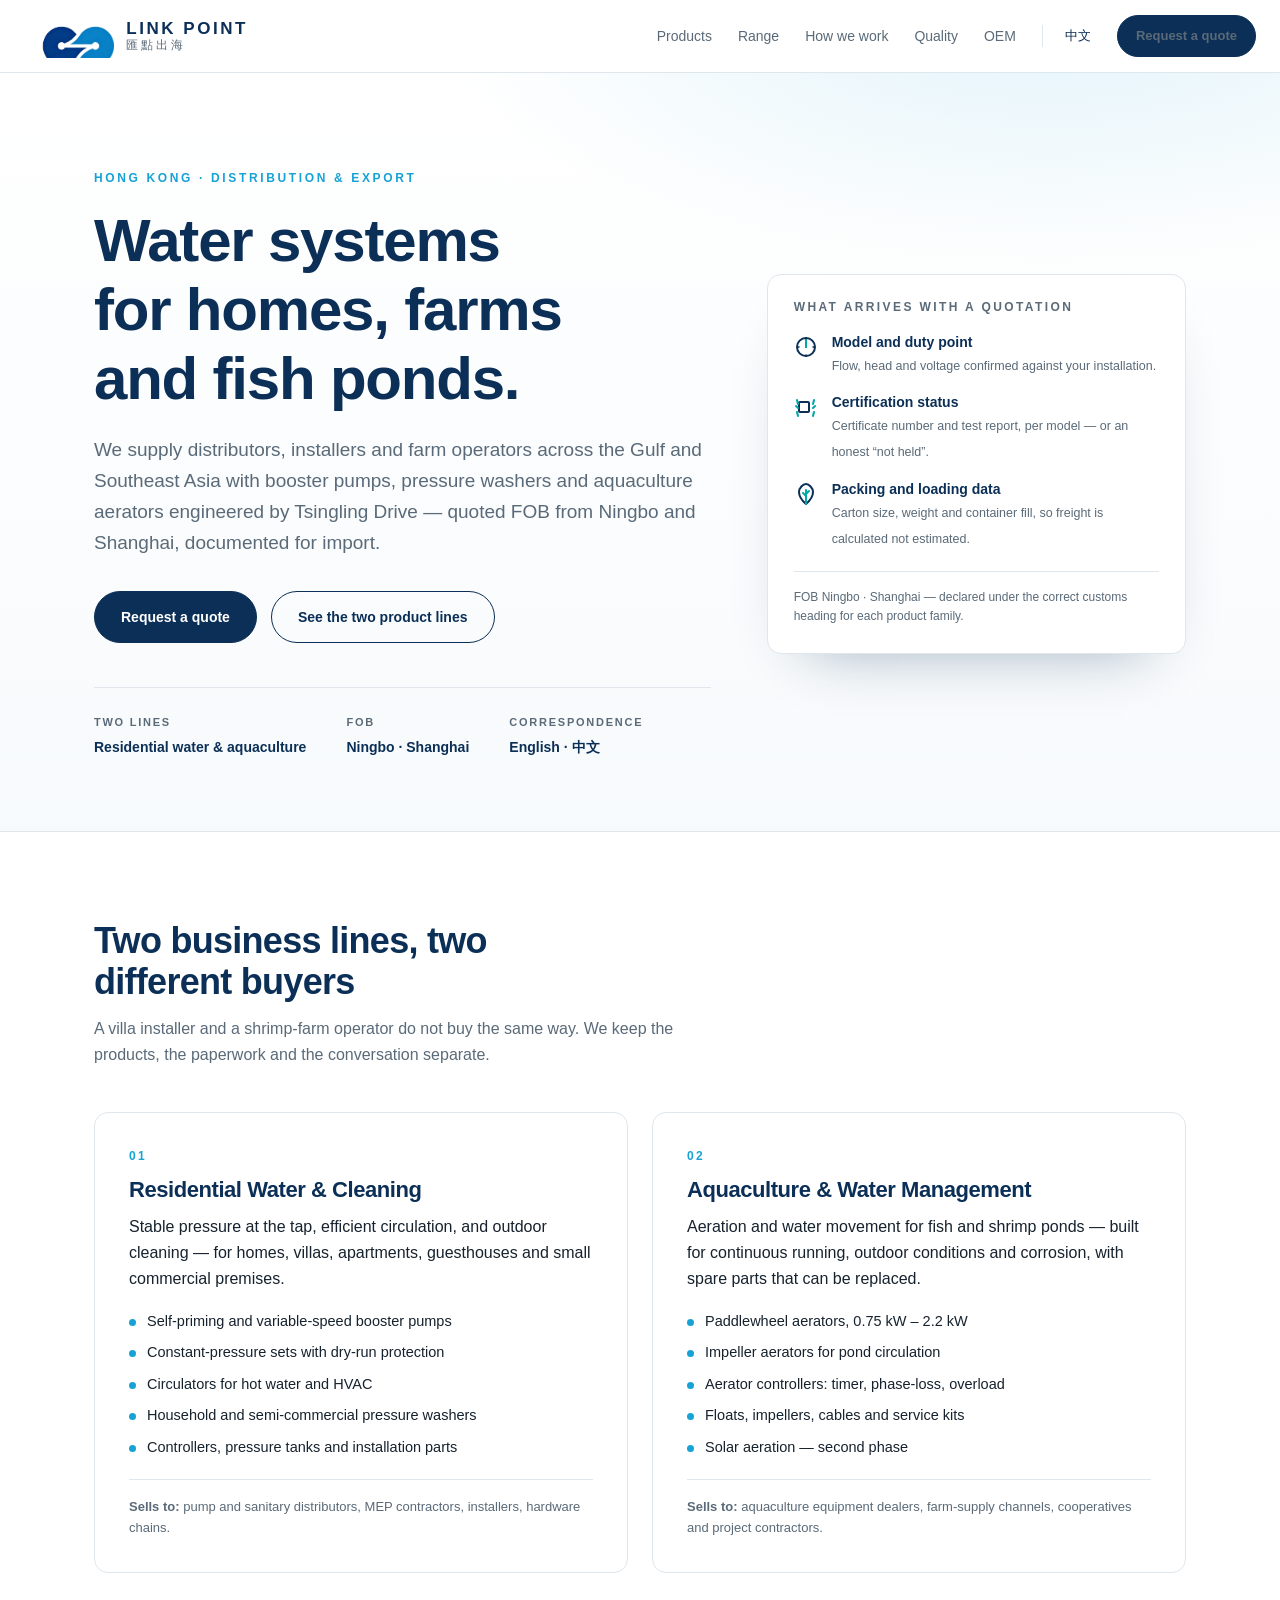
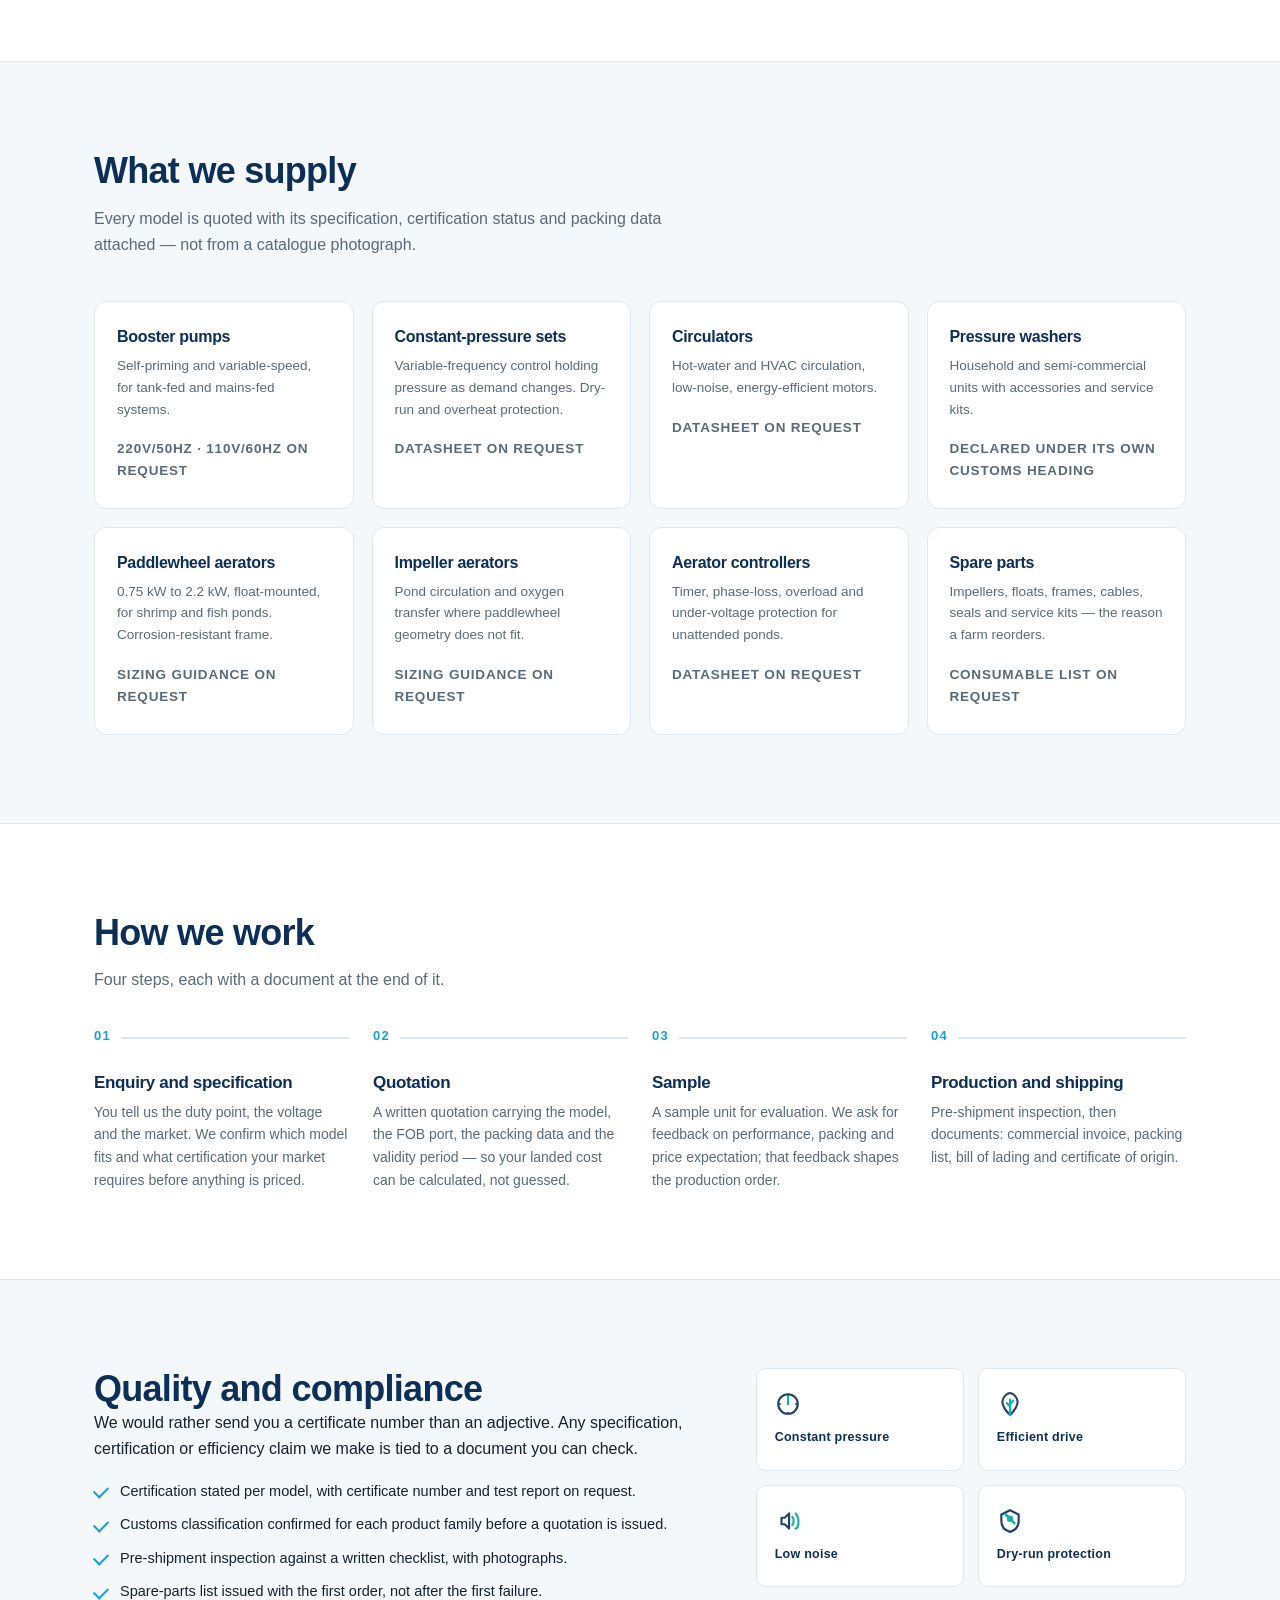
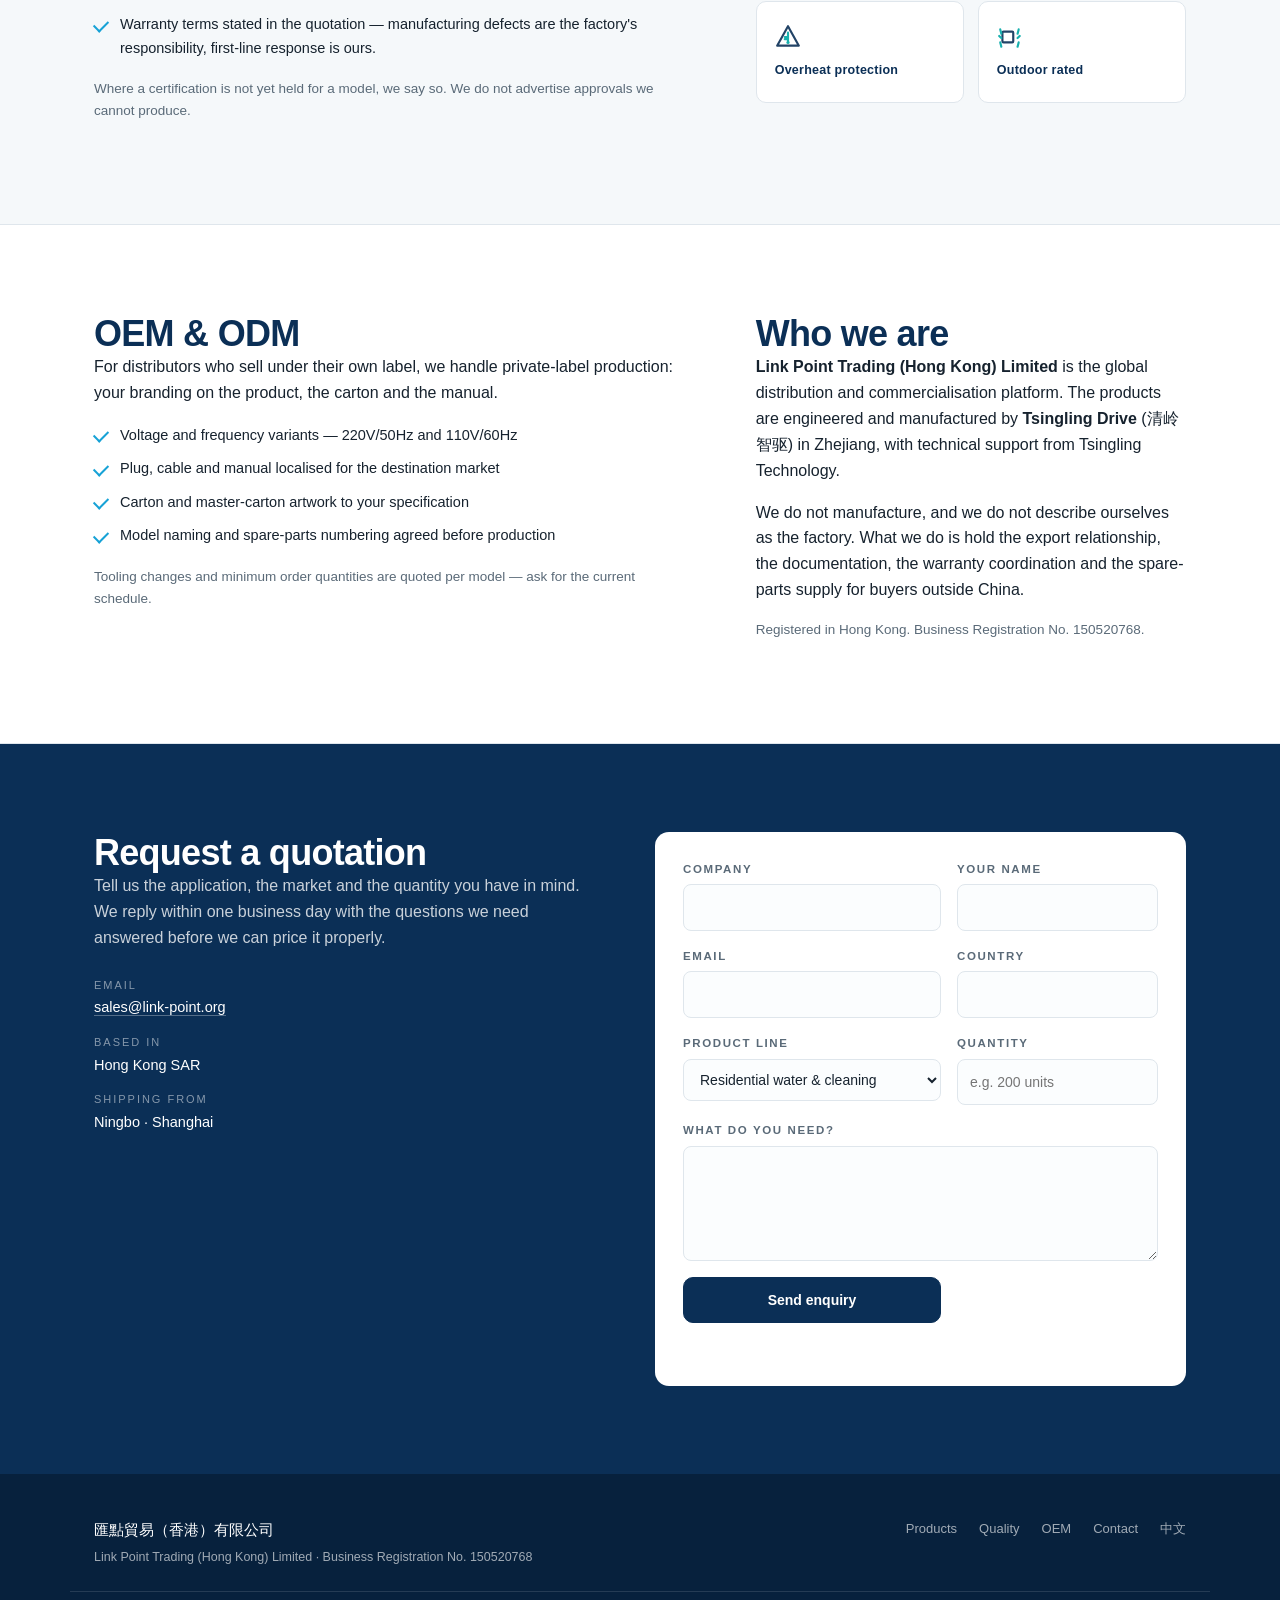
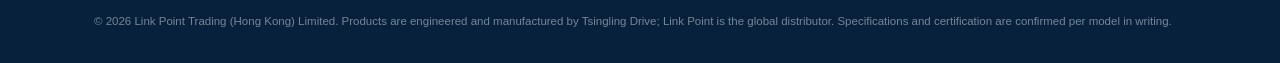
==== index.html @ 07cdc67f "Link Point B2B site: English and Chinese, no build step" ====
<!DOCTYPE html>
<html lang="en">
<head>
<meta charset="utf-8">
<meta name="viewport" content="width=device-width, initial-scale=1">
<title>Link Point — Water systems for homes, farms and fish ponds</title>
<meta name="description" content="Link Point Trading (Hong Kong) Limited distributes Tsingling Drive booster pumps, pressure washers and aquaculture aerators to distributors and farm operators across the Gulf and Southeast Asia.">
<link rel="icon" href="assets/favicon.png">
<link rel="stylesheet" href="assets/style.css">
</head>
<body>

<header class="site-head">
  <a class="brand" href="#top">
    <img src="assets/mark.png" alt="" class="brand-mark">
    <span class="brand-text"><strong>LINK POINT</strong><em>匯點出海</em></span>
  </a>
  <nav class="nav" id="nav">
    <a href="#pillars">Products</a>
    <a href="#range">Range</a>
    <a href="#process">How we work</a>
    <a href="#quality">Quality</a>
    <a href="#oem">OEM</a>
    <a href="zh.html" class="lang">中文</a>
    <a href="#contact" class="btn btn-sm">Request a quote</a>
  </nav>
  <button class="burger" id="burger" aria-label="Menu" aria-expanded="false"><span></span><span></span><span></span></button>
</header>

<main id="top">

  <section class="hero">
    <div class="wrap">
      <div class="hero-copy">
      <p class="eyebrow">Hong Kong · Distribution &amp; export</p>
      <h1>Water systems for homes, farms and fish ponds.</h1>
      <p class="lede">We supply distributors, installers and farm operators across the Gulf and
        Southeast Asia with booster pumps, pressure washers and aquaculture aerators engineered by
        Tsingling Drive — quoted FOB from Ningbo and Shanghai, documented for import.</p>
      <div class="cta-row">
        <a href="#contact" class="btn">Request a quote</a>
        <a href="#pillars" class="btn btn-ghost">See the two product lines</a>
      </div>
      <ul class="hero-facts">
        <li><span>Two lines</span>Residential water &amp; aquaculture</li>
        <li><span>FOB</span>Ningbo · Shanghai</li>
        <li><span>Correspondence</span>English · 中文</li>
      </ul>
      </div>

      <aside class="hero-panel">
        <h2>What arrives with a quotation</h2>
        <ul>
          <li><img src="assets/icons/B1_ConstantPressure.svg" alt="">
            <div><strong>Model and duty point</strong>
            <span>Flow, head and voltage confirmed against your installation.</span></div></li>
          <li><img src="assets/icons/A5_IPRating.svg" alt="">
            <div><strong>Certification status</strong>
            <span>Certificate number and test report, per model — or an honest “not held”.</span></div></li>
          <li><img src="assets/icons/B3_EnergyEfficient.svg" alt="">
            <div><strong>Packing and loading data</strong>
            <span>Carton size, weight and container fill, so freight is calculated not estimated.</span></div></li>
        </ul>
        <p class="panel-foot">FOB Ningbo · Shanghai — declared under the correct customs heading for
          each product family.</p>
      </aside>
    </div>
  </section>

  <section id="pillars" class="section">
    <div class="wrap">
      <h2 class="section-title">Two business lines, two different buyers</h2>
      <p class="section-sub">A villa installer and a shrimp-farm operator do not buy the same way.
        We keep the products, the paperwork and the conversation separate.</p>

      <div class="pillars">
        <article class="pillar">
          <p class="pillar-no">01</p>
          <h3>Residential Water &amp; Cleaning</h3>
          <p>Stable pressure at the tap, efficient circulation, and outdoor cleaning — for homes,
            villas, apartments, guesthouses and small commercial premises.</p>
          <ul>
            <li>Self-priming and variable-speed booster pumps</li>
            <li>Constant-pressure sets with dry-run protection</li>
            <li>Circulators for hot water and HVAC</li>
            <li>Household and semi-commercial pressure washers</li>
            <li>Controllers, pressure tanks and installation parts</li>
          </ul>
          <p class="pillar-buyers"><strong>Sells to:</strong> pump and sanitary distributors, MEP
            contractors, installers, hardware chains.</p>
        </article>

        <article class="pillar">
          <p class="pillar-no">02</p>
          <h3>Aquaculture &amp; Water Management</h3>
          <p>Aeration and water movement for fish and shrimp ponds — built for continuous running,
            outdoor conditions and corrosion, with spare parts that can be replaced.</p>
          <ul>
            <li>Paddlewheel aerators, 0.75 kW – 2.2 kW</li>
            <li>Impeller aerators for pond circulation</li>
            <li>Aerator controllers: timer, phase-loss, overload</li>
            <li>Floats, impellers, cables and service kits</li>
            <li>Solar aeration — second phase</li>
          </ul>
          <p class="pillar-buyers"><strong>Sells to:</strong> aquaculture equipment dealers, farm-supply
            channels, cooperatives and project contractors.</p>
        </article>
      </div>
    </div>
  </section>

  <section id="range" class="section section-alt">
    <div class="wrap">
      <h2 class="section-title">What we supply</h2>
      <p class="section-sub">Every model is quoted with its specification, certification status and
        packing data attached — not from a catalogue photograph.</p>

      <div class="range-grid">
        <article class="range-card">
          <h3>Booster pumps</h3>
          <p>Self-priming and variable-speed, for tank-fed and mains-fed systems.</p>
          <p class="range-meta">220V/50Hz · 110V/60Hz on request</p>
        </article>
        <article class="range-card">
          <h3>Constant-pressure sets</h3>
          <p>Variable-frequency control holding pressure as demand changes. Dry-run and overheat protection.</p>
          <p class="range-meta">Datasheet on request</p>
        </article>
        <article class="range-card">
          <h3>Circulators</h3>
          <p>Hot-water and HVAC circulation, low-noise, energy-efficient motors.</p>
          <p class="range-meta">Datasheet on request</p>
        </article>
        <article class="range-card">
          <h3>Pressure washers</h3>
          <p>Household and semi-commercial units with accessories and service kits.</p>
          <p class="range-meta">Declared under its own customs heading</p>
        </article>
        <article class="range-card">
          <h3>Paddlewheel aerators</h3>
          <p>0.75 kW to 2.2 kW, float-mounted, for shrimp and fish ponds. Corrosion-resistant frame.</p>
          <p class="range-meta">Sizing guidance on request</p>
        </article>
        <article class="range-card">
          <h3>Impeller aerators</h3>
          <p>Pond circulation and oxygen transfer where paddlewheel geometry does not fit.</p>
          <p class="range-meta">Sizing guidance on request</p>
        </article>
        <article class="range-card">
          <h3>Aerator controllers</h3>
          <p>Timer, phase-loss, overload and under-voltage protection for unattended ponds.</p>
          <p class="range-meta">Datasheet on request</p>
        </article>
        <article class="range-card">
          <h3>Spare parts</h3>
          <p>Impellers, floats, frames, cables, seals and service kits — the reason a farm reorders.</p>
          <p class="range-meta">Consumable list on request</p>
        </article>
      </div>
    </div>
  </section>

  <section id="process" class="section">
    <div class="wrap">
      <h2 class="section-title">How we work</h2>
      <p class="section-sub">Four steps, each with a document at the end of it.</p>
      <ol class="steps">
        <li>
          <h3>Enquiry and specification</h3>
          <p>You tell us the duty point, the voltage and the market. We confirm which model fits and
            what certification your market requires before anything is priced.</p>
        </li>
        <li>
          <h3>Quotation</h3>
          <p>A written quotation carrying the model, the FOB port, the packing data and the validity
            period — so your landed cost can be calculated, not guessed.</p>
        </li>
        <li>
          <h3>Sample</h3>
          <p>A sample unit for evaluation. We ask for feedback on performance, packing and price
            expectation; that feedback shapes the production order.</p>
        </li>
        <li>
          <h3>Production and shipping</h3>
          <p>Pre-shipment inspection, then documents: commercial invoice, packing list, bill of lading
            and certificate of origin.</p>
        </li>
      </ol>
    </div>
  </section>

  <section id="quality" class="section section-alt">
    <div class="wrap two-col">
      <div>
        <h2 class="section-title">Quality and compliance</h2>
        <p>We would rather send you a certificate number than an adjective. Any specification,
          certification or efficiency claim we make is tied to a document you can check.</p>
        <ul class="ticks">
          <li>Certification stated per model, with certificate number and test report on request.</li>
          <li>Customs classification confirmed for each product family before a quotation is issued.</li>
          <li>Pre-shipment inspection against a written checklist, with photographs.</li>
          <li>Spare-parts list issued with the first order, not after the first failure.</li>
          <li>Warranty terms stated in the quotation — manufacturing defects are the factory's
            responsibility, first-line response is ours.</li>
        </ul>
        <p class="note">Where a certification is not yet held for a model, we say so. We do not
          advertise approvals we cannot produce.</p>
      </div>
      <div class="icon-panel">
        <div class="icon-item"><img src="assets/icons/B1_ConstantPressure.svg" alt=""><span>Constant pressure</span></div>
        <div class="icon-item"><img src="assets/icons/B3_EnergyEfficient.svg" alt=""><span>Efficient drive</span></div>
        <div class="icon-item"><img src="assets/icons/B2_LowNoise.svg" alt=""><span>Low noise</span></div>
        <div class="icon-item"><img src="assets/icons/A1_DryRunProtection.svg" alt=""><span>Dry-run protection</span></div>
        <div class="icon-item"><img src="assets/icons/A2_OverheatProtection.svg" alt=""><span>Overheat protection</span></div>
        <div class="icon-item"><img src="assets/icons/A5_IPRating.svg" alt=""><span>Outdoor rated</span></div>
      </div>
    </div>
  </section>

  <section id="oem" class="section">
    <div class="wrap two-col">
      <div>
        <h2 class="section-title">OEM &amp; ODM</h2>
        <p>For distributors who sell under their own label, we handle private-label production:
          your branding on the product, the carton and the manual.</p>
        <ul class="ticks">
          <li>Voltage and frequency variants — 220V/50Hz and 110V/60Hz</li>
          <li>Plug, cable and manual localised for the destination market</li>
          <li>Carton and master-carton artwork to your specification</li>
          <li>Model naming and spare-parts numbering agreed before production</li>
        </ul>
        <p class="note">Tooling changes and minimum order quantities are quoted per model — ask for
          the current schedule.</p>
      </div>
      <div>
        <h2 class="section-title">Who we are</h2>
        <p><strong>Link Point Trading (Hong Kong) Limited</strong> is the global distribution and
          commercialisation platform. The products are engineered and manufactured by
          <strong>Tsingling Drive</strong> (清岭智驱) in Zhejiang, with technical support from
          Tsingling Technology.</p>
        <p>We do not manufacture, and we do not describe ourselves as the factory. What we do is
          hold the export relationship, the documentation, the warranty coordination and the spare-parts
          supply for buyers outside China.</p>
        <p class="note">Registered in Hong Kong. Business Registration No. 150520768.</p>
      </div>
    </div>
  </section>

  <section id="contact" class="section section-dark">
    <div class="wrap two-col">
      <div>
        <h2 class="section-title">Request a quotation</h2>
        <p>Tell us the application, the market and the quantity you have in mind. We reply within one
          business day with the questions we need answered before we can price it properly.</p>
        <ul class="contact-list">
          <li><span>Email</span><a href="mailto:sales@link-point.org">sales@link-point.org</a></li>
          <li><span>Based in</span>Hong Kong SAR</li>
          <li><span>Shipping from</span>Ningbo · Shanghai</li>
        </ul>
      </div>

      <form class="rfq" id="rfq" novalidate>
        <div class="field"><label for="f-company">Company</label><input id="f-company" name="company" required></div>
        <div class="field"><label for="f-name">Your name</label><input id="f-name" name="name" required></div>
        <div class="field"><label for="f-email">Email</label><input id="f-email" name="email" type="email" required></div>
        <div class="field"><label for="f-country">Country</label><input id="f-country" name="country" required></div>
        <div class="field">
          <label for="f-line">Product line</label>
          <select id="f-line" name="line">
            <option>Residential water &amp; cleaning</option>
            <option>Aquaculture &amp; water management</option>
            <option>Both</option>
            <option>OEM / private label</option>
          </select>
        </div>
        <div class="field"><label for="f-qty">Quantity</label><input id="f-qty" name="qty" placeholder="e.g. 200 units"></div>
        <div class="field field-wide"><label for="f-msg">What do you need?</label><textarea id="f-msg" name="message" rows="4" required></textarea></div>
        <button class="btn btn-wide" type="submit">Send enquiry</button>
        <p class="form-note" id="form-note">Opens your email client with the enquiry filled in.</p>
      </form>
    </div>
  </section>

</main>

<footer class="site-foot">
  <div class="wrap foot-inner">
    <div>
      <p class="foot-name">匯點貿易（香港）有限公司</p>
      <p class="foot-legal">Link Point Trading (Hong Kong) Limited · Business Registration No. 150520768</p>
    </div>
    <div class="foot-links">
      <a href="#pillars">Products</a>
      <a href="#quality">Quality</a>
      <a href="#oem">OEM</a>
      <a href="#contact">Contact</a>
      <a href="zh.html">中文</a>
    </div>
  </div>
  <div class="wrap">
    <p class="foot-fine">© <span id="year"></span> Link Point Trading (Hong Kong) Limited. Products are
      engineered and manufactured by Tsingling Drive; Link Point is the global distributor.
      Specifications and certification are confirmed per model in writing.</p>
  </div>
</footer>

<script src="assets/main.js"></script>
</body>
</html>
---- assets/style.css ----
:root{
  --navy:#0B2F56;
  --navy-deep:#07213D;
  --cyan:#17A2D6;
  --ink:#16222E;
  --muted:#5A6A78;
  --line:#DFE6EC;
  --paper:#FFFFFF;
  --alt:#F5F8FA;
  --radius:14px;
  --max:1140px;
}
*{box-sizing:border-box}
html{scroll-behavior:smooth}
body{
  margin:0;
  font-family:-apple-system,BlinkMacSystemFont,"Segoe UI","Helvetica Neue","PingFang HK",
    "Hiragino Sans GB","Microsoft YaHei",sans-serif;
  color:var(--ink);
  background:var(--paper);
  line-height:1.62;
  -webkit-font-smoothing:antialiased;
}
img{max-width:100%;display:block}
a{color:inherit;text-decoration:none}
h1,h2,h3{line-height:1.15;margin:0;letter-spacing:-.02em}
p{margin:0 0 1em}
ul,ol{margin:0;padding:0;list-style:none}
.wrap{max-width:var(--max);margin:0 auto;padding:0 24px}

/* ---------- header ---------- */
.site-head{
  position:sticky;top:0;z-index:50;
  display:flex;align-items:center;justify-content:space-between;
  gap:24px;padding:14px 24px;
  background:rgba(255,255,255,.92);
  backdrop-filter:saturate(140%) blur(10px);
  border-bottom:1px solid var(--line);
}
.brand{display:flex;align-items:center;gap:12px}
.brand-mark{height:44px;width:auto;image-rendering:-webkit-optimize-contrast}
.brand-text{display:flex;flex-direction:column;line-height:1.15}
.brand-text strong{font-size:17px;letter-spacing:.15em;color:var(--navy)}
.brand-text em{font-style:normal;font-size:12px;color:var(--muted);letter-spacing:.24em}
.nav{display:flex;align-items:center;gap:26px;font-size:14px}
.nav a{color:var(--muted);transition:color .15s}
.nav a:hover{color:var(--navy)}
.nav .lang{font-size:13px;color:var(--navy);border-left:1px solid var(--line);padding-left:22px}
.burger{display:none;background:none;border:0;padding:8px;cursor:pointer}
.burger span{display:block;width:22px;height:2px;background:var(--navy);margin:4px 0;transition:.2s}

/* ---------- buttons ---------- */
.btn{
  display:inline-block;background:var(--navy);color:#fff;
  padding:14px 26px;border-radius:999px;font-size:14px;font-weight:600;
  border:1px solid var(--navy);transition:transform .15s,background .15s;
}
.btn:hover{background:var(--navy-deep);transform:translateY(-1px)}
.btn-sm{padding:9px 18px;font-size:13px}
.btn-ghost{background:transparent;color:var(--navy)}
.btn-ghost:hover{background:rgba(11,47,86,.06)}
.btn-wide{width:100%;border-radius:10px}

/* ---------- hero ---------- */
.hero{
  padding:96px 0 72px;
  background:
    radial-gradient(900px 380px at 82% -10%,rgba(23,162,214,.13),transparent 70%),
    linear-gradient(180deg,#fff 0%,#F7FAFC 100%);
  border-bottom:1px solid var(--line);
}
.eyebrow{
  font-size:12px;letter-spacing:.22em;text-transform:uppercase;
  color:var(--cyan);font-weight:700;margin-bottom:18px;
}
.hero h1{font-size:clamp(34px,5.2vw,60px);max-width:19ch;color:var(--navy);text-wrap:balance}
.lede{font-size:clamp(16px,1.6vw,19px);color:var(--muted);max-width:62ch;margin-top:22px}
.cta-row{display:flex;gap:14px;flex-wrap:wrap;margin:32px 0 44px}
.hero-facts{display:flex;gap:40px;flex-wrap:wrap;border-top:1px solid var(--line);padding-top:26px}
.hero-facts li{font-size:14px;font-weight:600;color:var(--navy)}
.hero-facts span{display:block;font-size:11px;letter-spacing:.16em;text-transform:uppercase;
  color:var(--muted);font-weight:600;margin-bottom:4px}

/* ---------- sections ---------- */
.section{padding:88px 0;border-bottom:1px solid var(--line)}
.section-alt{background:var(--alt)}
.section-title{font-size:clamp(24px,3vw,36px);color:var(--navy);max-width:24ch}
.section-sub{color:var(--muted);max-width:66ch;margin-top:14px;font-size:16px}
.section-dark{background:var(--navy);color:#fff;border-bottom:0}
.section-dark .section-title{color:#fff}
.section-dark p{color:rgba(255,255,255,.78)}
.note{font-size:13.5px;color:var(--muted)}

/* ---------- pillars ---------- */
.pillars{display:grid;grid-template-columns:1fr 1fr;gap:24px;margin-top:44px}
.pillar{
  background:#fff;border:1px solid var(--line);border-radius:var(--radius);
  padding:34px;transition:box-shadow .2s,transform .2s;
}
.pillar:hover{box-shadow:0 18px 40px -24px rgba(11,47,86,.35);transform:translateY(-2px)}
.pillar-no{font-size:12px;letter-spacing:.2em;color:var(--cyan);font-weight:700;margin-bottom:10px}
.pillar h3{font-size:22px;color:var(--navy);margin-bottom:12px}
.pillar ul{margin:18px 0 20px;display:grid;gap:8px}
.pillar li{font-size:14.5px;color:var(--ink);padding-left:18px;position:relative}
.pillar li::before{content:"";position:absolute;left:0;top:.62em;width:7px;height:7px;
  border-radius:50%;background:var(--cyan)}
.pillar-buyers{font-size:13px;color:var(--muted);margin:0;border-top:1px solid var(--line);padding-top:16px}

/* ---------- range ---------- */
.range-grid{display:grid;grid-template-columns:repeat(4,1fr);gap:18px;margin-top:44px}
.range-card{
  background:#fff;border:1px solid var(--line);border-radius:12px;padding:26px 22px;
  display:flex;flex-direction:column;gap:8px;
}
.range-card h3{font-size:16px;color:var(--navy)}
.range-card p{font-size:13.5px;color:var(--muted);margin:0}
.range-meta{font-size:11.5px;letter-spacing:.06em;text-transform:uppercase;color:var(--cyan);
  font-weight:700;margin-top:auto;padding-top:10px}

/* ---------- steps ---------- */
.steps{counter-reset:s;display:grid;grid-template-columns:repeat(4,1fr);gap:24px;margin-top:44px}
.steps li{counter-increment:s;position:relative;padding-top:34px;border-top:2px solid var(--line)}
.steps li::before{
  content:"0" counter(s);position:absolute;top:-14px;left:0;background:#fff;
  padding-right:10px;font-size:13px;font-weight:700;color:var(--cyan);letter-spacing:.1em;
}
.steps h3{font-size:17px;color:var(--navy);margin-bottom:8px}
.steps p{font-size:14px;color:var(--muted);margin:0}

/* ---------- two column ---------- */
.two-col{display:grid;grid-template-columns:1.25fr .9fr;gap:64px;align-items:start}
.ticks{margin:18px 0}
.ticks li{font-size:14.5px;padding-left:26px;position:relative;margin-bottom:10px;color:var(--ink)}
.ticks li::before{content:"";position:absolute;left:0;top:.45em;width:12px;height:7px;
  border-left:2px solid var(--cyan);border-bottom:2px solid var(--cyan);transform:rotate(-45deg)}
.icon-panel{display:grid;grid-template-columns:1fr 1fr;gap:14px}
.icon-item{
  background:#fff;border:1px solid var(--line);border-radius:10px;padding:22px 18px;
  display:flex;flex-direction:column;gap:10px;align-items:flex-start;
}
.icon-item img{width:26px;height:26px;opacity:.9}
.icon-item span{font-size:12.5px;font-weight:600;color:var(--navy);letter-spacing:.02em}
.section-dark .icon-item{background:rgba(255,255,255,.05);border-color:rgba(255,255,255,.12)}

/* ---------- contact ---------- */
.contact-list{margin-top:26px;display:grid;gap:14px}
.contact-list li{font-size:14.5px}
.contact-list span{display:block;font-size:11px;letter-spacing:.18em;text-transform:uppercase;
  color:rgba(255,255,255,.5);margin-bottom:2px}
.contact-list a{color:#fff;border-bottom:1px solid rgba(255,255,255,.3)}
.rfq{display:grid;grid-template-columns:1fr 1fr;gap:16px;background:#fff;padding:28px;border-radius:var(--radius)}
.field{display:flex;flex-direction:column;gap:6px}
.field-wide{grid-column:1/-1}
.rfq label{font-size:11.5px;letter-spacing:.14em;text-transform:uppercase;color:var(--muted);font-weight:700}
.rfq input,.rfq select,.rfq textarea{
  font:inherit;font-size:14px;padding:11px 12px;border:1px solid var(--line);border-radius:8px;
  background:#FBFDFE;color:var(--ink);
}
.rfq input:focus,.rfq select:focus,.rfq textarea:focus{
  outline:2px solid rgba(23,162,214,.35);border-color:var(--cyan);
}
.rfq textarea{resize:vertical}
.form-note{grid-column:1/-1;font-size:12px;color:var(--muted);margin:0}
.form-note.ok{color:#1F6B33;font-weight:600}

/* ---------- footer ---------- */
.site-foot{background:var(--navy-deep);color:rgba(255,255,255,.62);padding:44px 0 32px;font-size:13px}
.foot-inner{display:flex;justify-content:space-between;gap:24px;flex-wrap:wrap;
  border-bottom:1px solid rgba(255,255,255,.12);padding-bottom:24px;margin-bottom:20px}
.foot-name{color:#fff;font-size:15px;margin:0 0 4px}
.foot-legal{margin:0;font-size:12.5px}
.foot-links{display:flex;gap:22px;flex-wrap:wrap}
.foot-links a:hover{color:#fff}
.foot-fine{font-size:11.5px;line-height:1.7;margin:0;color:rgba(255,255,255,.45)}

/* ---------- hero panel ---------- */
.hero .wrap{display:grid;grid-template-columns:minmax(0,1.25fr) minmax(300px,.85fr);
  gap:56px;align-items:center}
.hero-copy{min-width:0}
.hero-panel{
  background:#fff;border:1px solid var(--line);border-radius:var(--radius);
  box-shadow:0 30px 60px -40px rgba(11,47,86,.45);padding:26px;
}
.hero-panel h2{font-size:12px;letter-spacing:.2em;text-transform:uppercase;color:var(--muted);
  font-weight:700;margin-bottom:18px}
.hero-panel ul{display:grid;gap:16px}
.hero-panel li{display:flex;gap:14px;align-items:flex-start}
.hero-panel img{width:24px;height:24px;flex:0 0 24px;margin-top:2px}
.hero-panel strong{display:block;font-size:14px;color:var(--navy);line-height:1.35}
.hero-panel span{font-size:12.5px;color:var(--muted)}
.hero-panel .panel-foot{margin:20px 0 0;padding-top:16px;border-top:1px solid var(--line);
  font-size:12px;color:var(--muted)}

/* ---------- responsive ---------- */
@media (max-width:960px){
  .hero .wrap{grid-template-columns:1fr;gap:36px}
  .hero-panel{order:2}
  .range-grid{grid-template-columns:1fr 1fr}
  .steps{grid-template-columns:1fr 1fr}
  .two-col{grid-template-columns:1fr;gap:40px}
}
@media (max-width:720px){
  .nav{
    position:absolute;top:100%;left:0;right:0;background:#fff;border-bottom:1px solid var(--line);
    flex-direction:column;align-items:flex-start;gap:0;padding:8px 24px 20px;
    display:none;
  }
  .nav.open{display:flex}
  .nav a{padding:12px 0;width:100%;font-size:15px;border-bottom:1px solid var(--line)}
  .nav .lang{border-left:0;padding-left:0}
  .nav .btn{margin-top:12px;width:100%;text-align:center}
  .burger{display:block}
  .hero{padding:64px 0 52px}
  .section{padding:64px 0}
  .pillars{grid-template-columns:1fr}
  .range-grid{grid-template-columns:1fr}
  .steps{grid-template-columns:1fr}
  .rfq{grid-template-columns:1fr}
  .hero-facts{gap:24px}
}
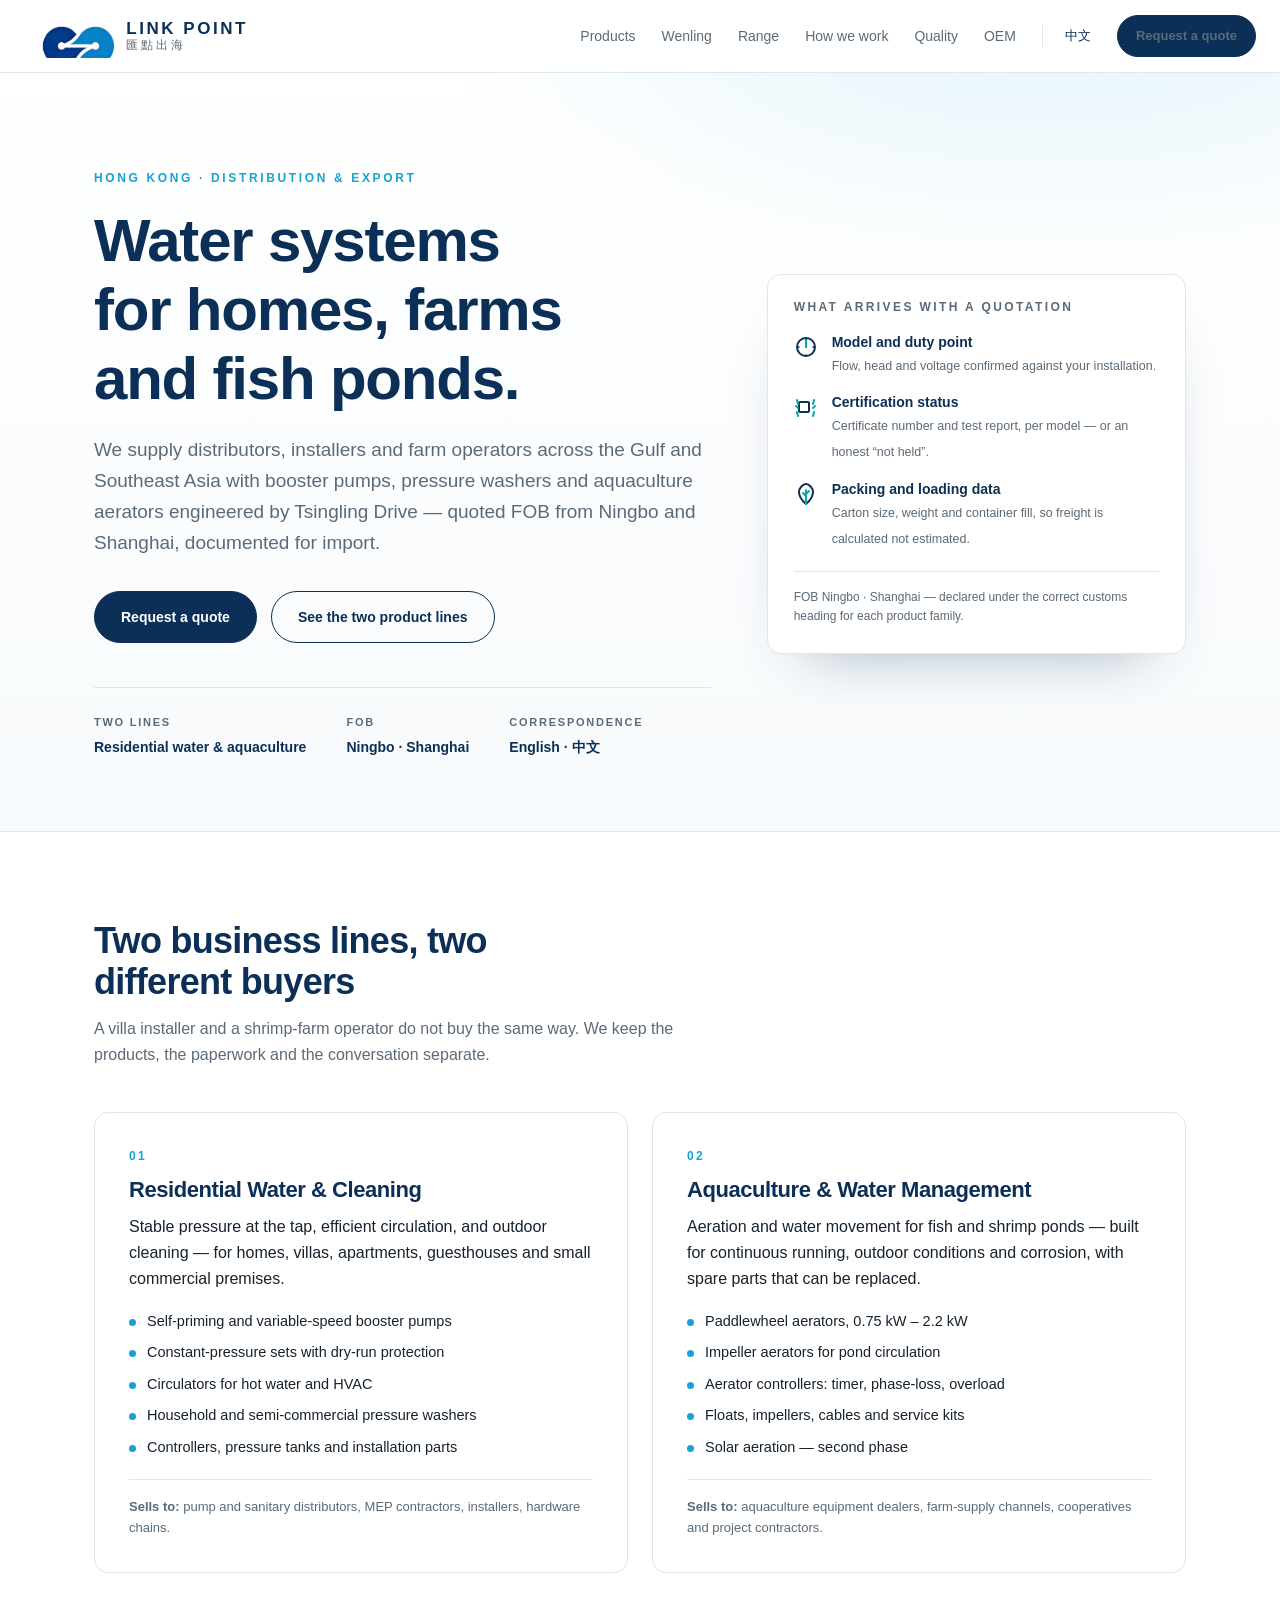
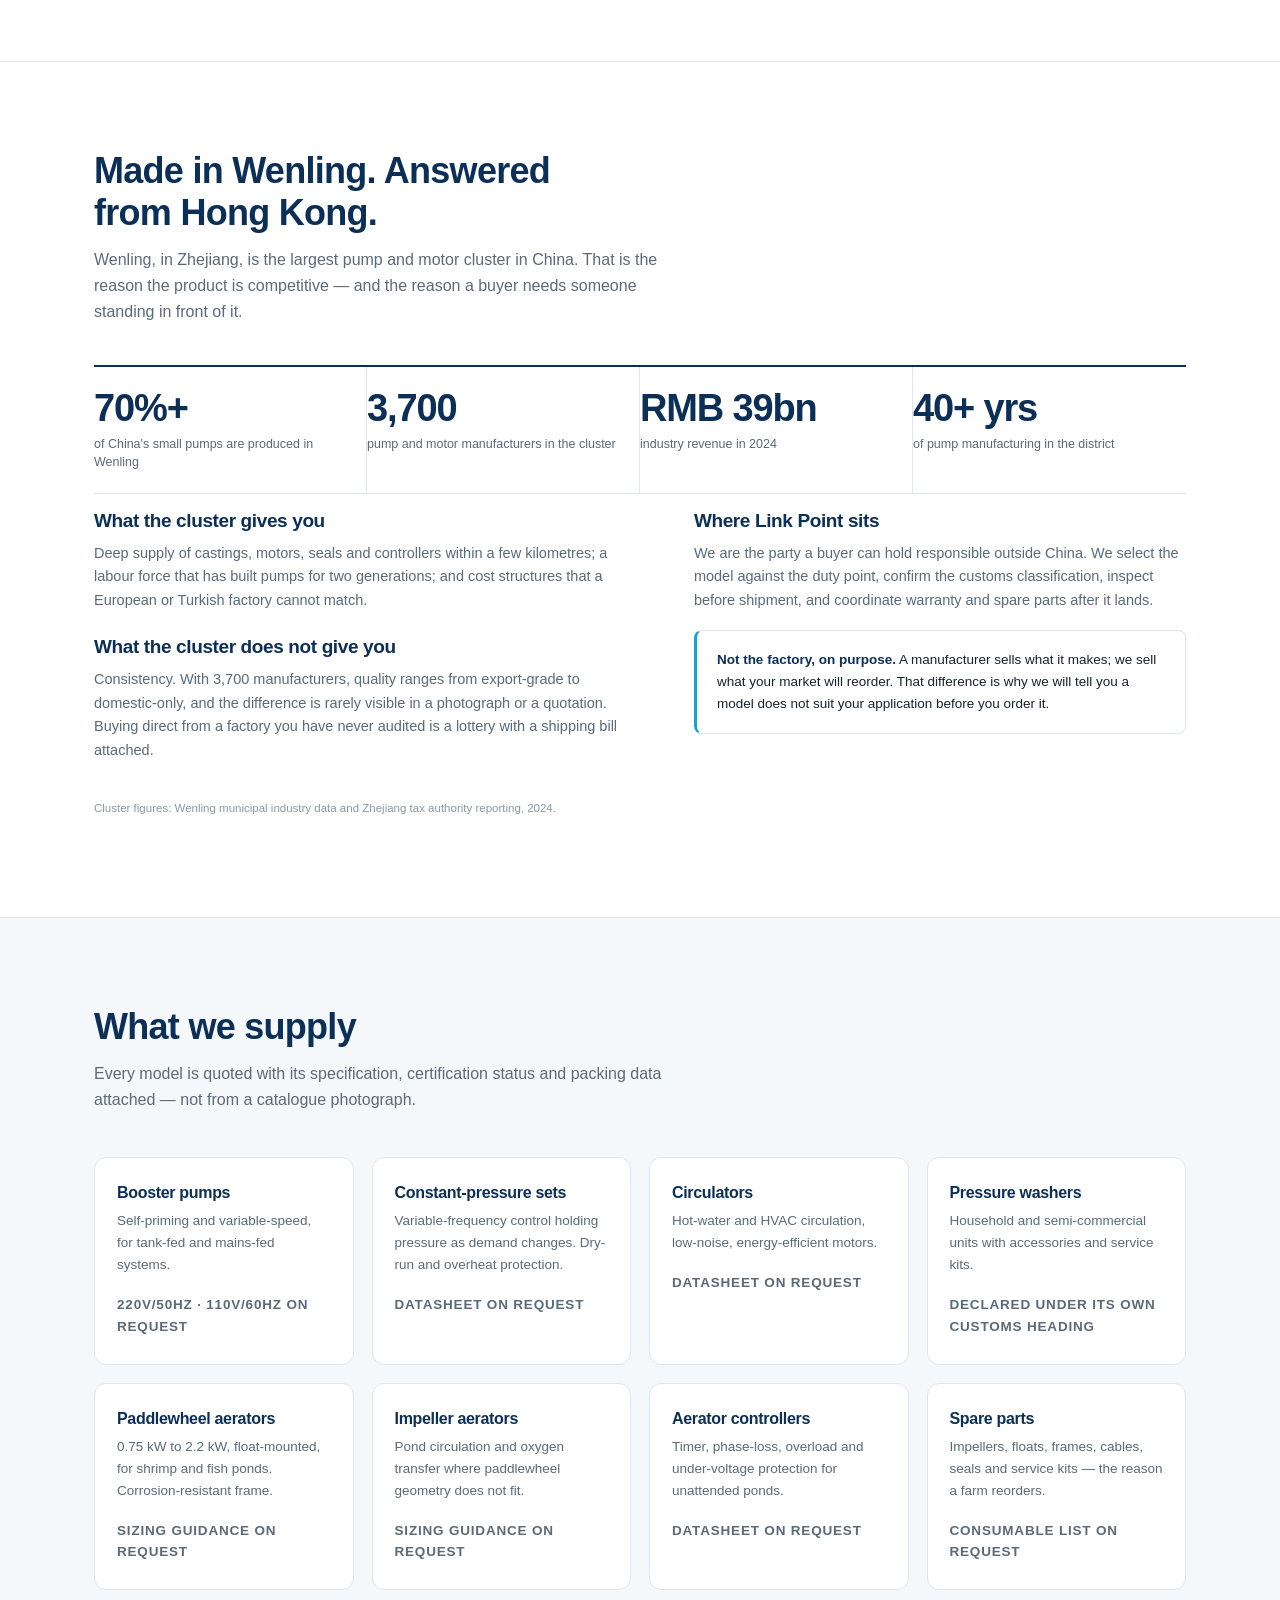
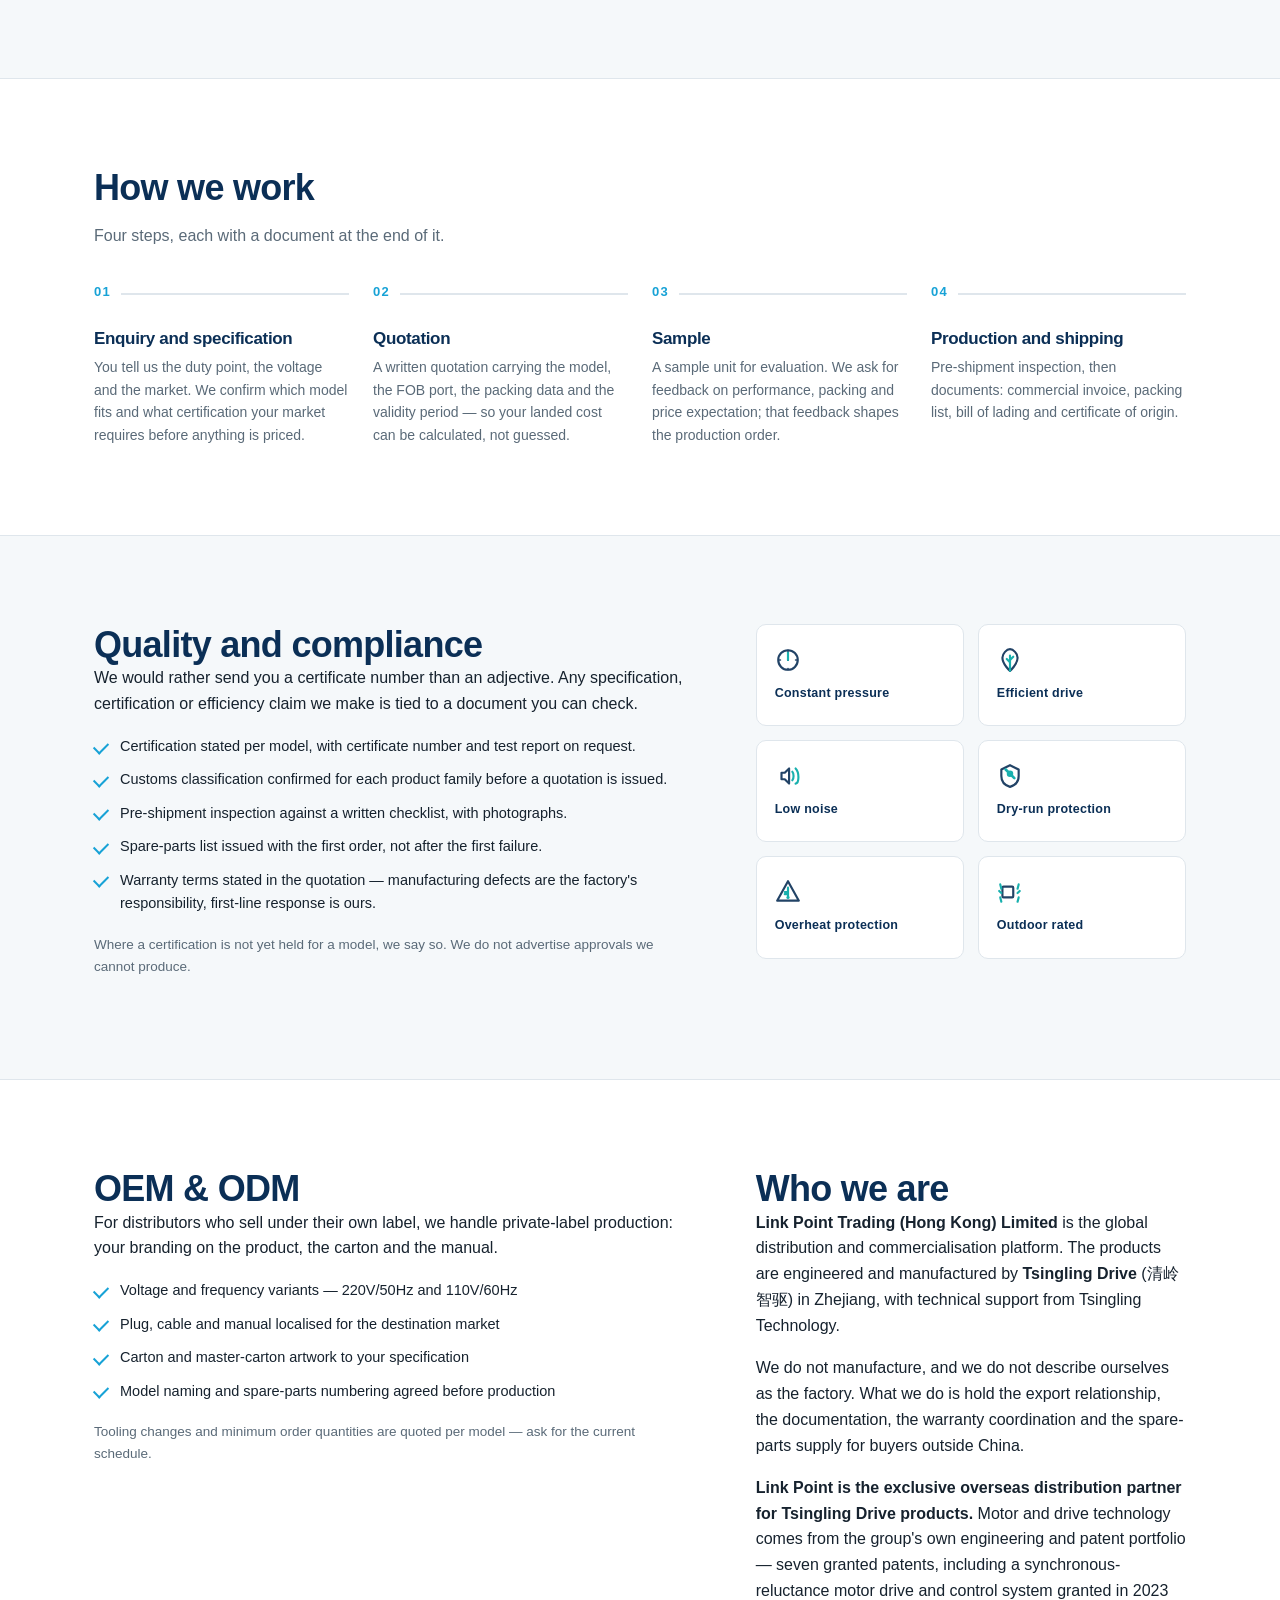
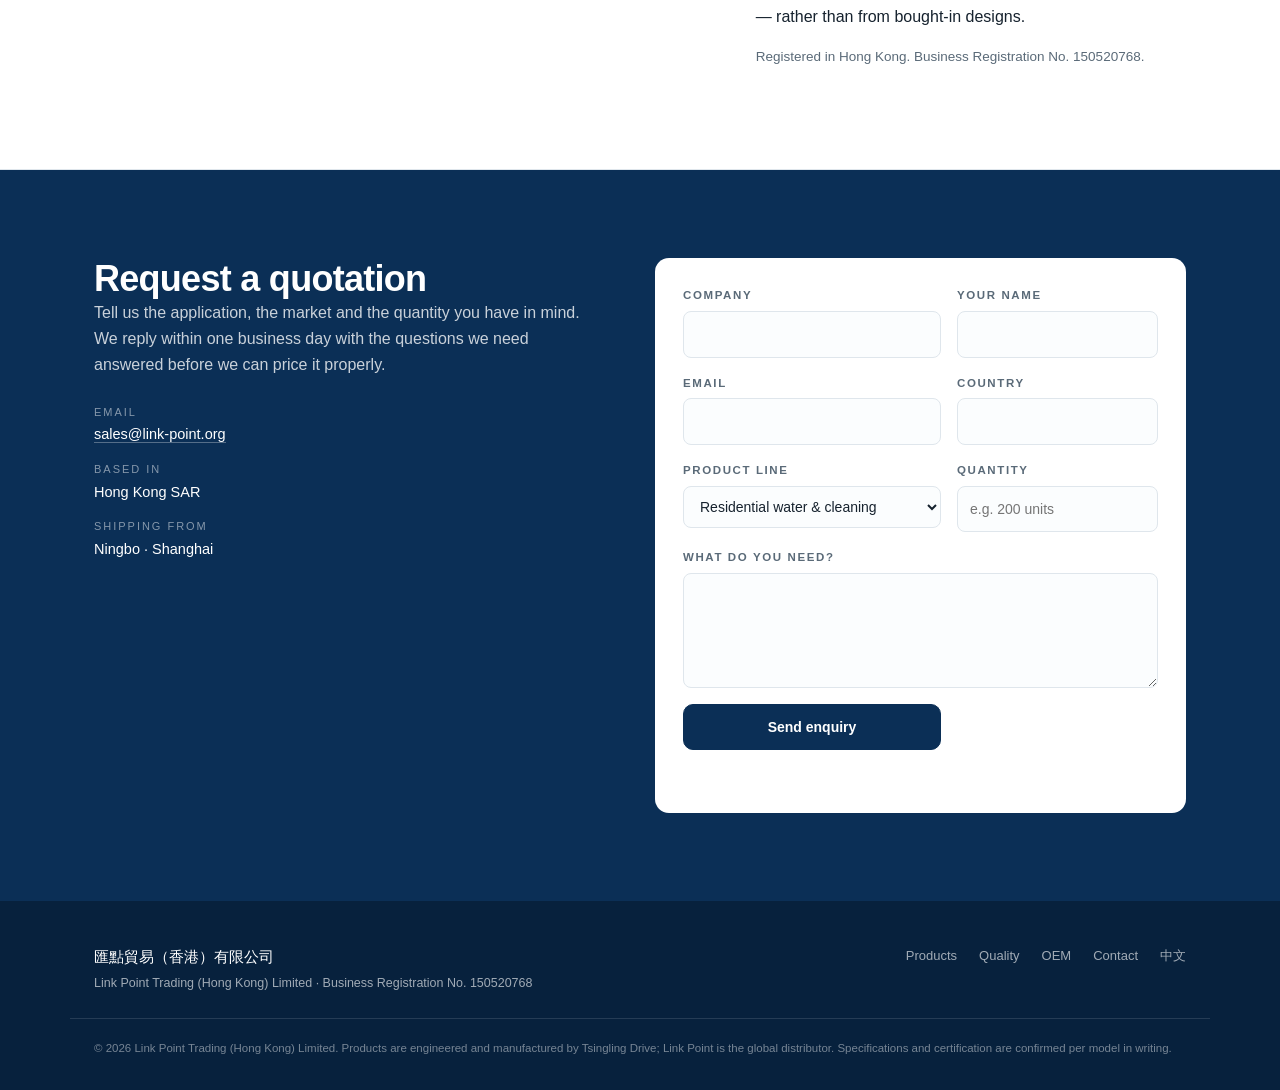
==== commit 2e2a25c6: "Add Wenling manufacturing background, HK quality role, and Tsingling Drive patent credentials" ====
--- a/index.html
+++ b/index.html
@@ -17,6 +17,7 @@
   </a>
   <nav class="nav" id="nav">
     <a href="#pillars">Products</a>
+    <a href="#wenling">Wenling</a>
     <a href="#range">Range</a>
     <a href="#process">How we work</a>
     <a href="#quality">Quality</a>
@@ -106,6 +107,47 @@
             channels, cooperatives and project contractors.</p>
         </article>
       </div>
+    </div>
+  </section>
+
+  <section id="wenling" class="section">
+    <div class="wrap">
+      <h2 class="section-title">Made in Wenling. Answered from Hong Kong.</h2>
+      <p class="section-sub">Wenling, in Zhejiang, is the largest pump and motor cluster in China.
+        That is the reason the product is competitive — and the reason a buyer needs someone standing
+        in front of it.</p>
+
+      <div class="stats">
+        <div><b>70%+</b><span>of China's small pumps are produced in Wenling</span></div>
+        <div><b>3,700</b><span>pump and motor manufacturers in the cluster</span></div>
+        <div><b>RMB 39bn</b><span>industry revenue in 2024</span></div>
+        <div><b>40+ yrs</b><span>of pump manufacturing in the district</span></div>
+      </div>
+
+      <div class="origin">
+        <div>
+          <h3>What the cluster gives you</h3>
+          <p>Deep supply of castings, motors, seals and controllers within a few kilometres; a labour
+            force that has built pumps for two generations; and cost structures that a European or
+            Turkish factory cannot match.</p>
+          <h3 style="margin-top:24px">What the cluster does not give you</h3>
+          <p>Consistency. With 3,700 manufacturers, quality ranges from export-grade to
+            domestic-only, and the difference is rarely visible in a photograph or a quotation.
+            Buying direct from a factory you have never audited is a lottery with a shipping bill
+            attached.</p>
+        </div>
+        <div>
+          <h3>Where Link Point sits</h3>
+          <p>We are the party a buyer can hold responsible outside China. We select the model against
+            the duty point, confirm the customs classification, inspect before shipment, and coordinate
+            warranty and spare parts after it lands.</p>
+          <div class="pill-note"><strong>Not the factory, on purpose.</strong> A manufacturer sells what
+            it makes; we sell what your market will reorder. That difference is why we will tell you a
+            model does not suit your application before you order it.</div>
+        </div>
+      </div>
+      <p class="source-note">Cluster figures: Wenling municipal industry data and Zhejiang tax
+        authority reporting, 2024.</p>
     </div>
   </section>
 
@@ -241,6 +283,10 @@
         <p>We do not manufacture, and we do not describe ourselves as the factory. What we do is
           hold the export relationship, the documentation, the warranty coordination and the spare-parts
           supply for buyers outside China.</p>
+        <p><strong>Link Point is the exclusive overseas distribution partner for Tsingling Drive
+          products.</strong> Motor and drive technology comes from the group's own engineering and
+          patent portfolio — seven granted patents, including a synchronous-reluctance motor drive
+          and control system granted in 2023 — rather than from bought-in designs.</p>
         <p class="note">Registered in Hong Kong. Business Registration No. 150520768.</p>
       </div>
     </div>
--- a/assets/style.css
+++ b/assets/style.css
@@ -105,6 +105,21 @@
 .pillar li::before{content:"";position:absolute;left:0;top:.62em;width:7px;height:7px;
   border-radius:50%;background:var(--cyan)}
 .pillar-buyers{font-size:13px;color:var(--muted);margin:0;border-top:1px solid var(--line);padding-top:16px}
+
+/* ---------- origin / stats ---------- */
+.stats{display:grid;grid-template-columns:repeat(4,1fr);gap:0;margin:40px 0 8px;
+  border-top:2px solid var(--navy);border-bottom:1px solid var(--line)}
+.stats div{padding:22px 20px 22px 0;border-right:1px solid var(--line)}
+.stats div:last-child{border-right:0}
+.stats b{display:block;font-size:clamp(26px,3.2vw,38px);color:var(--navy);line-height:1;letter-spacing:-.03em}
+.stats span{display:block;font-size:12.5px;color:var(--muted);margin-top:8px;line-height:1.45}
+.origin{display:grid;grid-template-columns:1.05fr .95fr;gap:56px;align-items:start;margin-top:16px}
+.origin h3{font-size:19px;color:var(--navy);margin:0 0 10px}
+.origin p{font-size:14.5px;color:var(--muted)}
+.origin .pill-note{background:#fff;border:1px solid var(--line);border-left:3px solid var(--cyan);
+  border-radius:8px;padding:18px 20px;font-size:13.5px;color:var(--ink);margin-top:18px}
+.origin .pill-note strong{color:var(--navy)}
+.source-note{font-size:11.5px;color:#8A98A5;margin-top:22px}
 
 /* ---------- range ---------- */
 .range-grid{display:grid;grid-template-columns:repeat(4,1fr);gap:18px;margin-top:44px}
@@ -194,6 +209,10 @@
 /* ---------- responsive ---------- */
 @media (max-width:960px){
   .hero .wrap{grid-template-columns:1fr;gap:36px}
+  .stats{grid-template-columns:1fr 1fr}
+  .stats div:nth-child(2){border-right:0}
+  .stats div:nth-child(1),.stats div:nth-child(2){border-bottom:1px solid var(--line)}
+  .origin{grid-template-columns:1fr;gap:32px}
   .hero-panel{order:2}
   .range-grid{grid-template-columns:1fr 1fr}
   .steps{grid-template-columns:1fr 1fr}
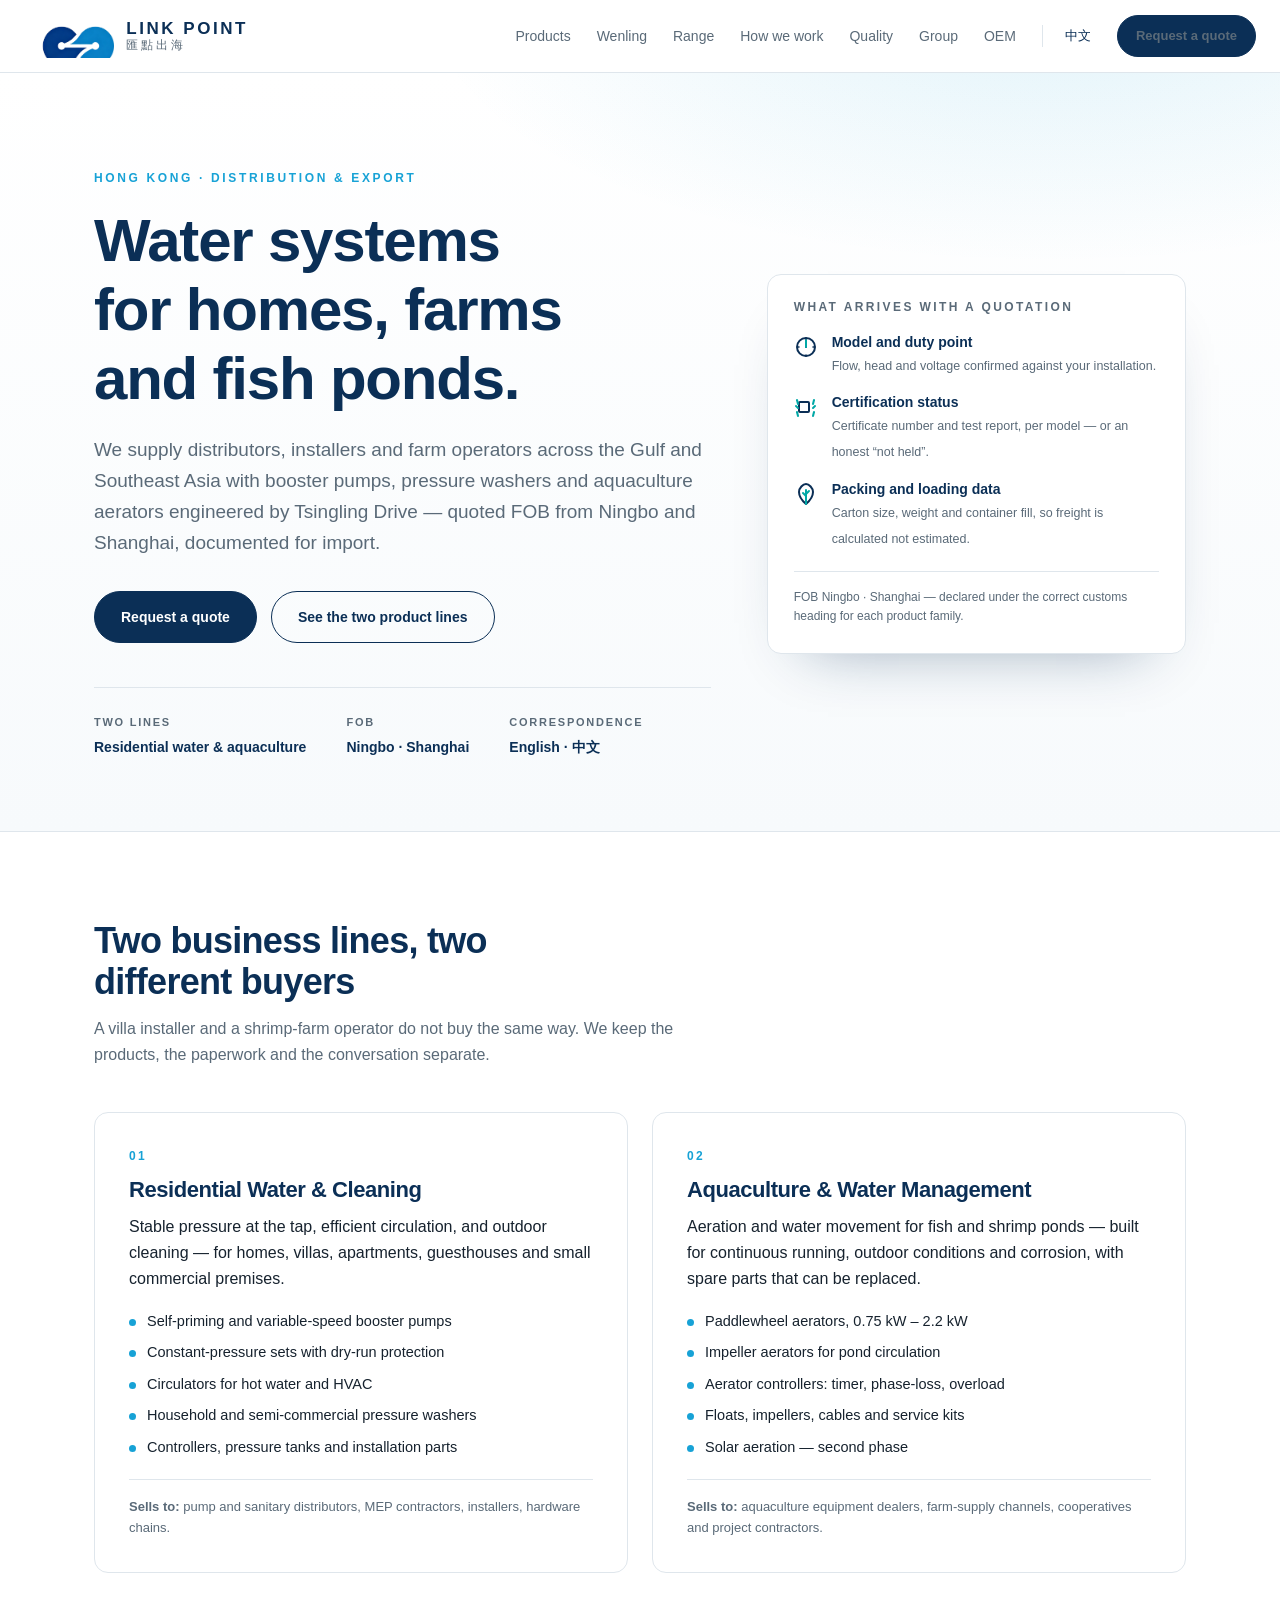
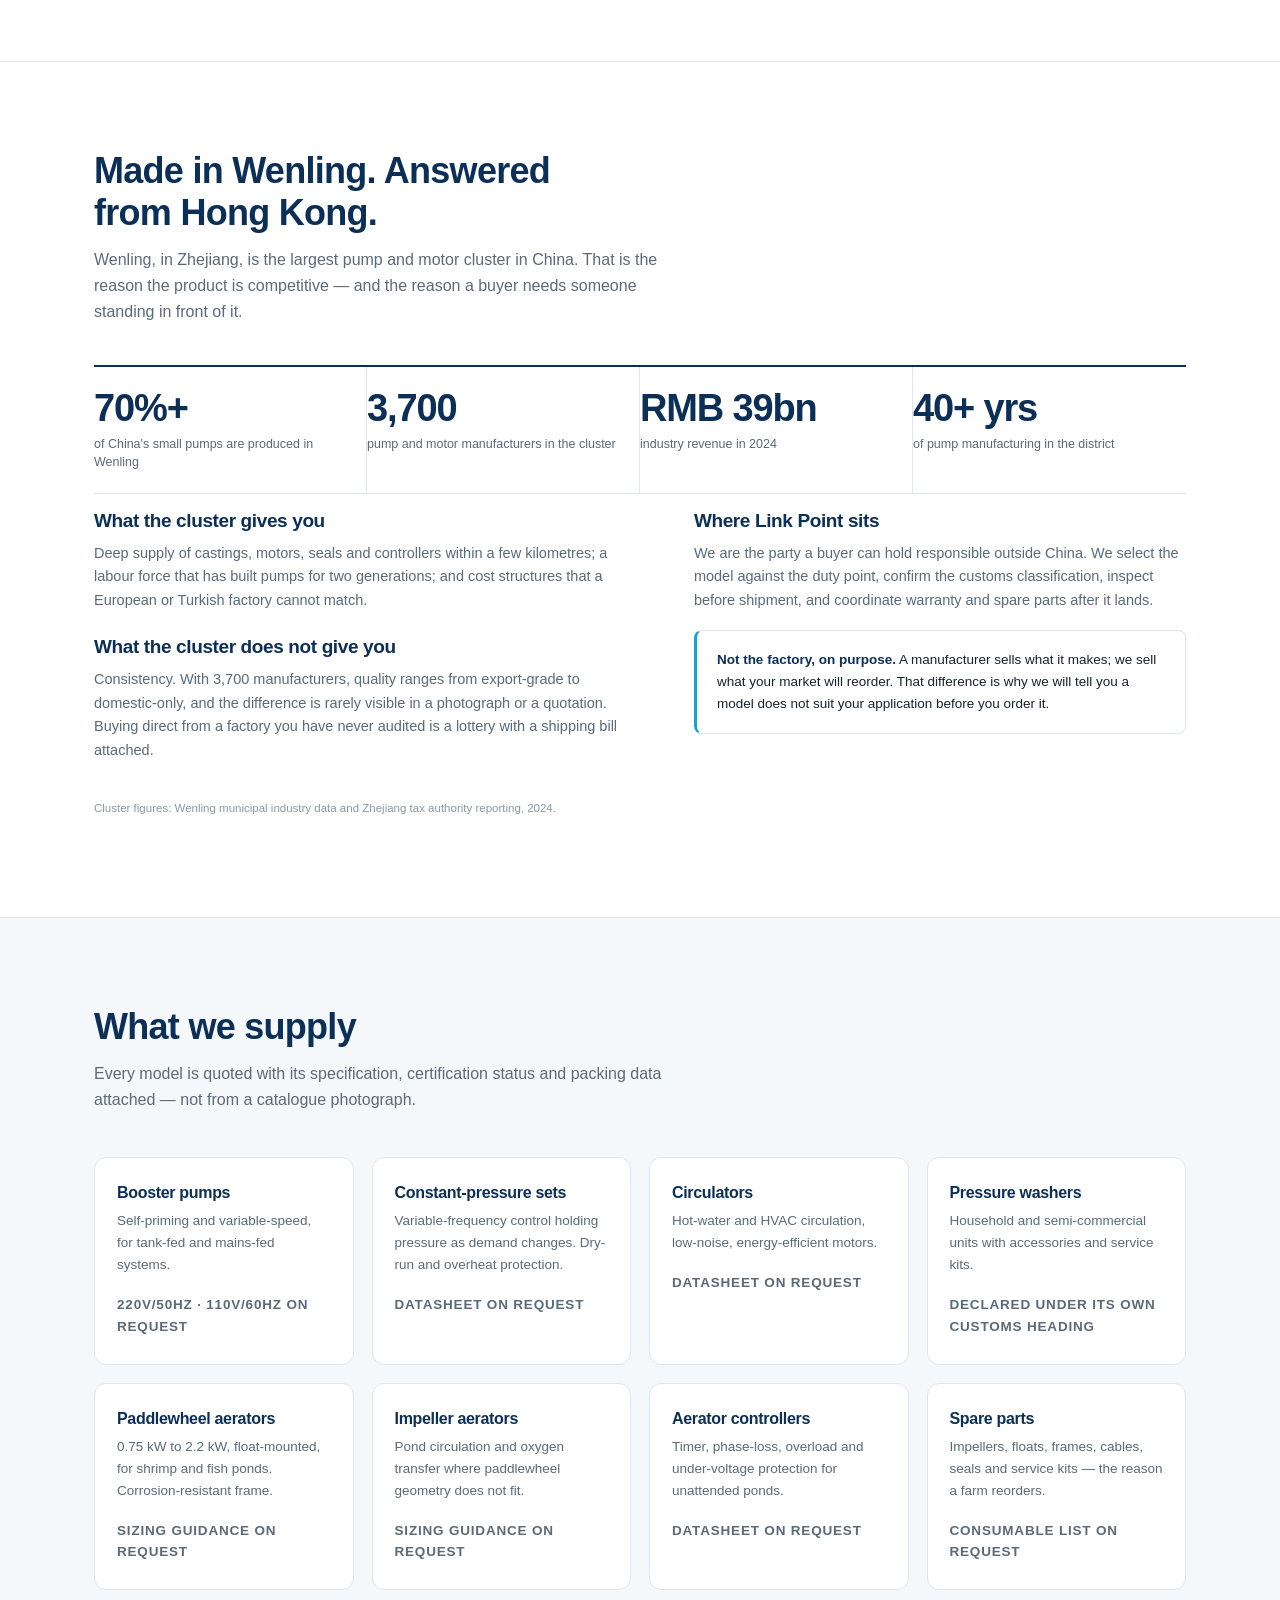
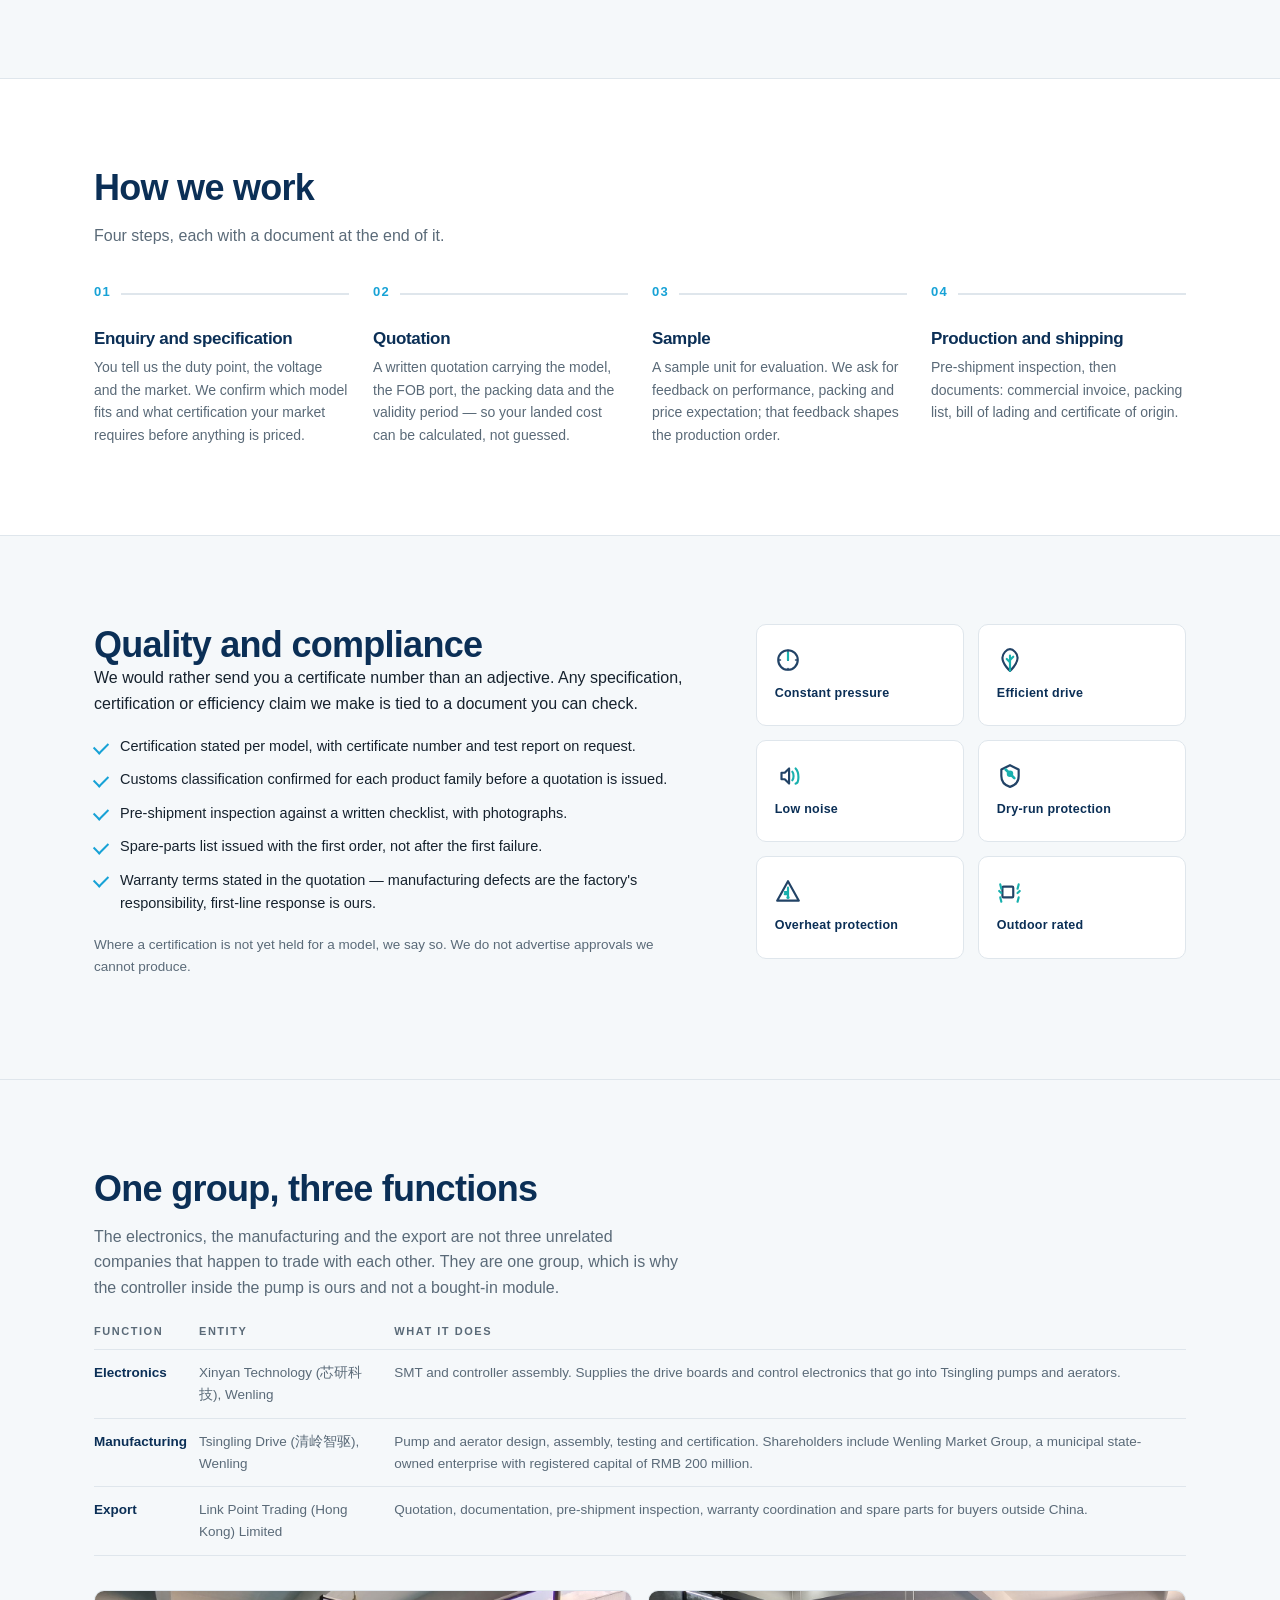
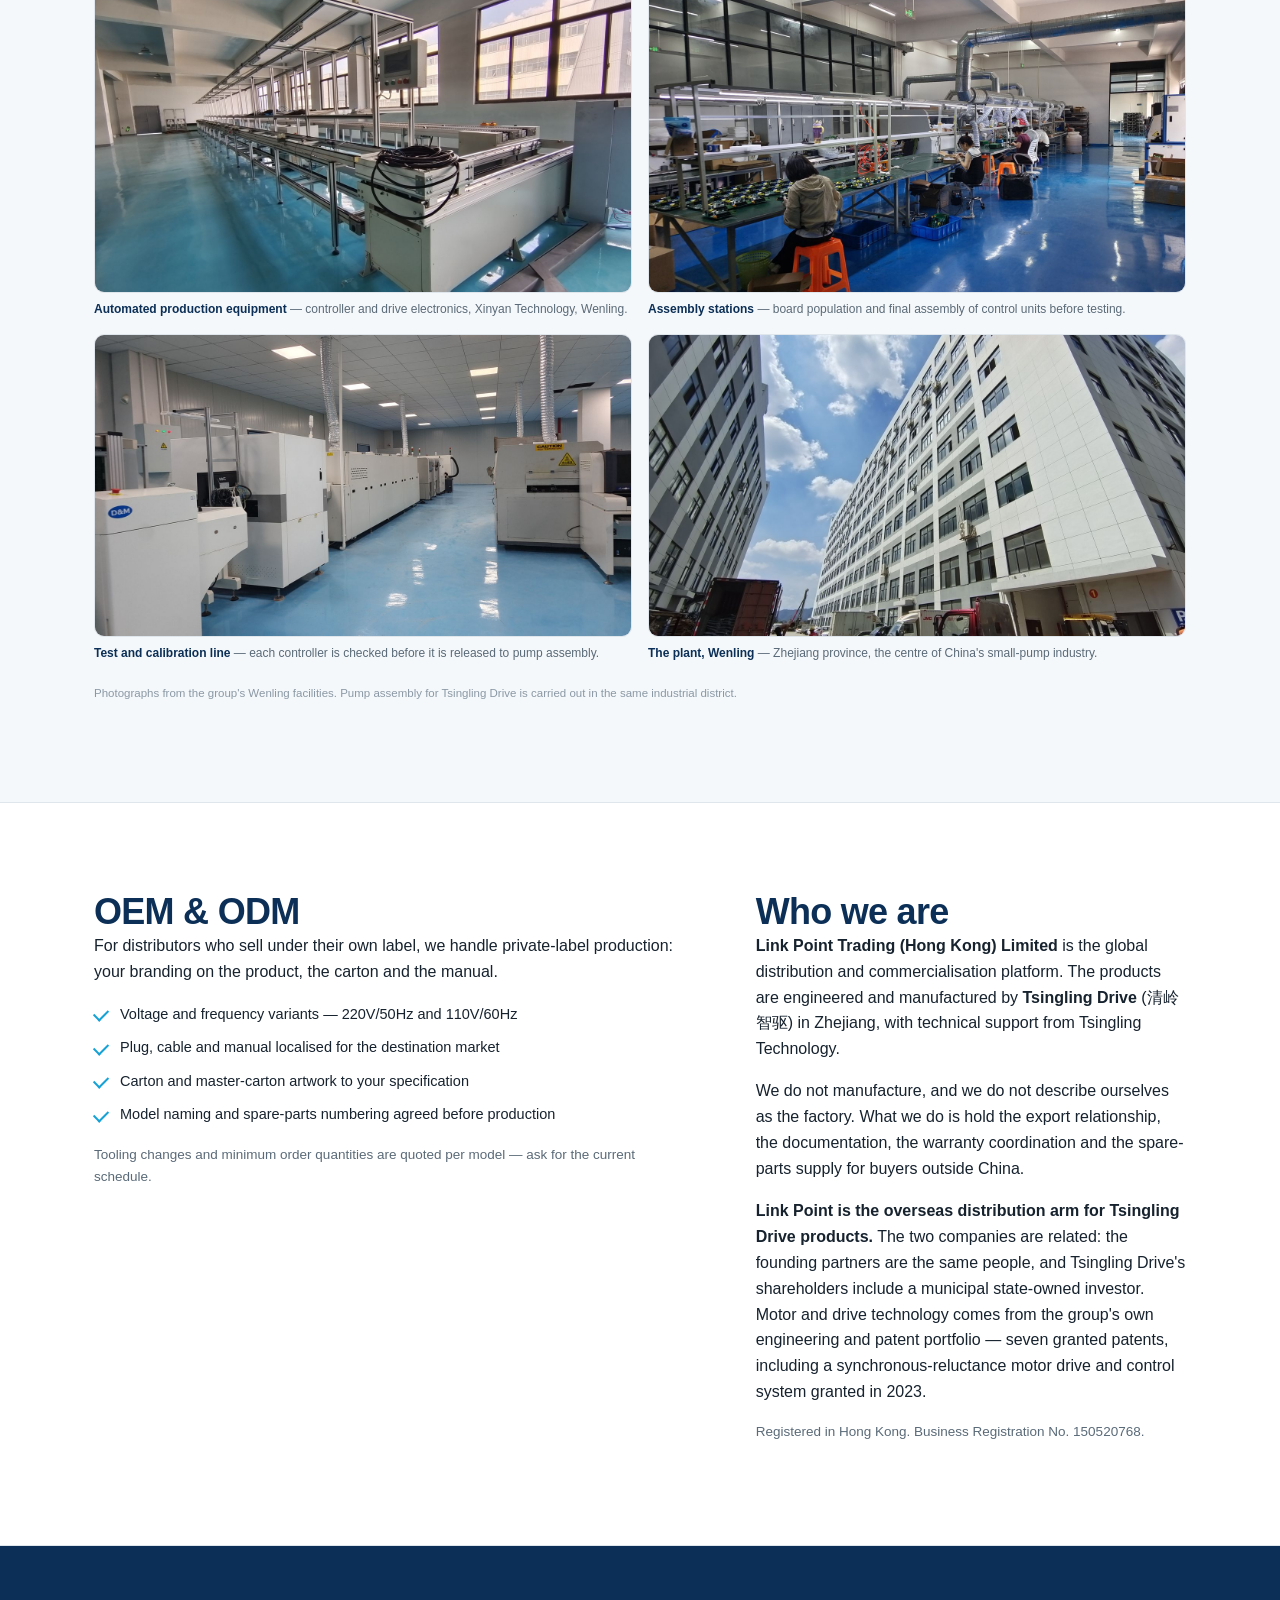
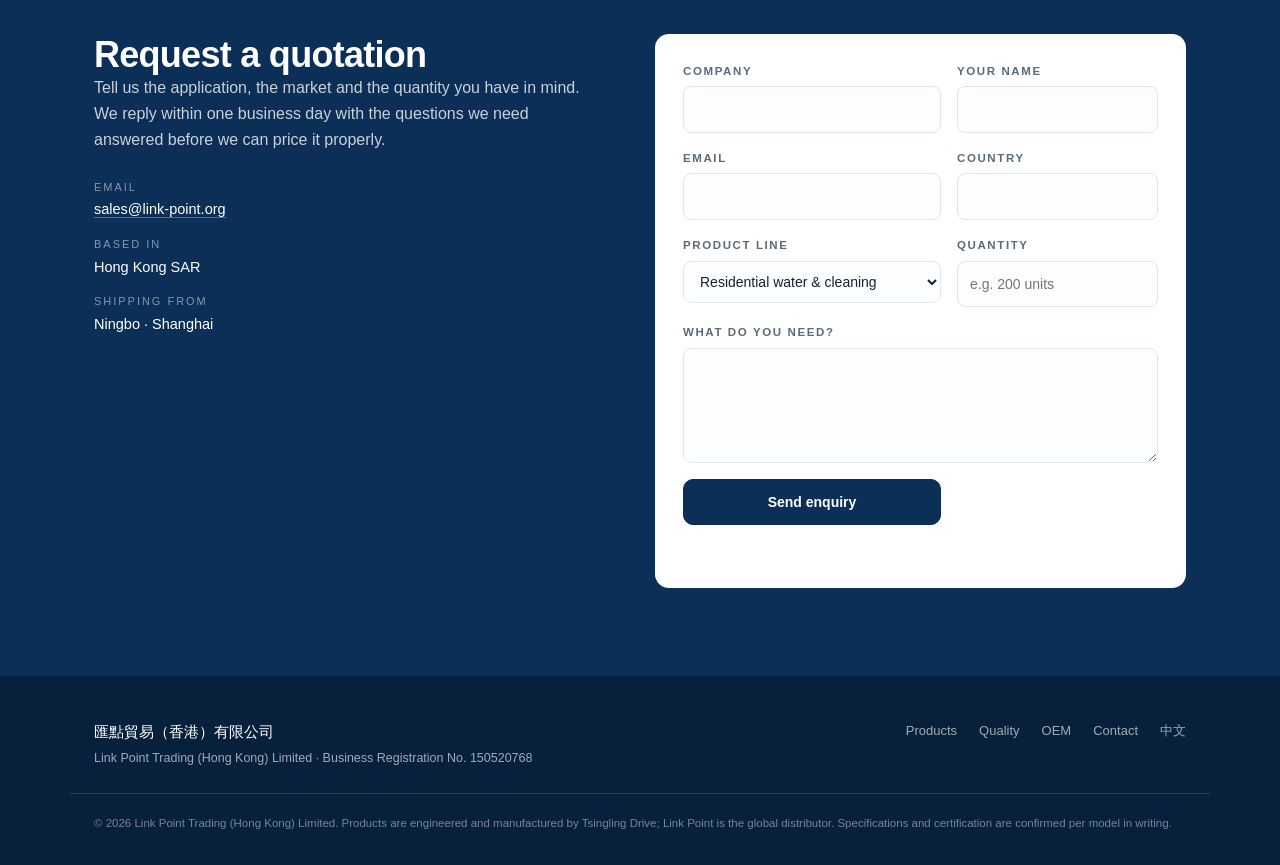
==== commit 483f073d: "Add group structure: Xinyan electronics, Tsingling manufacturing with municipal state investor, plan" ====
--- a/index.html
+++ b/index.html
@@ -21,6 +21,7 @@
     <a href="#range">Range</a>
     <a href="#process">How we work</a>
     <a href="#quality">Quality</a>
+    <a href="#group">Group</a>
     <a href="#oem">OEM</a>
     <a href="zh.html" class="lang">中文</a>
     <a href="#contact" class="btn btn-sm">Request a quote</a>
@@ -259,6 +260,65 @@
     </div>
   </section>
 
+  <section id="group" class="section section-alt">
+    <div class="wrap">
+      <h2 class="section-title">One group, three functions</h2>
+      <p class="section-sub">The electronics, the manufacturing and the export are not three
+        unrelated companies that happen to trade with each other. They are one group, which is why
+        the controller inside the pump is ours and not a bought-in module.</p>
+
+      <table class="group-table">
+        <thead><tr><th>Function</th><th>Entity</th><th>What it does</th></tr></thead>
+        <tbody>
+          <tr>
+            <td>Electronics</td>
+            <td>Xinyan Technology (芯研科技), Wenling</td>
+            <td>SMT and controller assembly. Supplies the drive boards and control electronics that go
+              into Tsingling pumps and aerators.</td>
+          </tr>
+          <tr>
+            <td>Manufacturing</td>
+            <td>Tsingling Drive (清岭智驱), Wenling</td>
+            <td>Pump and aerator design, assembly, testing and certification. Shareholders include
+              Wenling Market Group, a municipal state-owned enterprise with registered capital of
+              RMB 200 million.</td>
+          </tr>
+          <tr>
+            <td>Export</td>
+            <td>Link Point Trading (Hong Kong) Limited</td>
+            <td>Quotation, documentation, pre-shipment inspection, warranty coordination and spare
+              parts for buyers outside China.</td>
+          </tr>
+        </tbody>
+      </table>
+
+      <div class="plant-grid">
+        <figure>
+          <img src="assets/plant/equipment.jpg" alt="Automated production equipment at the group's electronics plant in Wenling" loading="lazy">
+          <figcaption><b>Automated production equipment</b> — controller and drive electronics,
+            Xinyan Technology, Wenling.</figcaption>
+        </figure>
+        <figure>
+          <img src="assets/plant/assembly.jpg" alt="Assembly stations at the group's electronics plant" loading="lazy">
+          <figcaption><b>Assembly stations</b> — board population and final assembly of control
+            units before testing.</figcaption>
+        </figure>
+        <figure>
+          <img src="assets/plant/line.jpg" alt="Production line with control stations" loading="lazy">
+          <figcaption><b>Test and calibration line</b> — each controller is checked before it is
+            released to pump assembly.</figcaption>
+        </figure>
+        <figure>
+          <img src="assets/plant/building.jpg" alt="Group manufacturing facility exterior in Wenling, Zhejiang" loading="lazy">
+          <figcaption><b>The plant, Wenling</b> — Zhejiang province, the centre of China's small-pump
+            industry.</figcaption>
+        </figure>
+      </div>
+      <p class="source-note">Photographs from the group's Wenling facilities. Pump assembly for
+        Tsingling Drive is carried out in the same industrial district.</p>
+    </div>
+  </section>
+
   <section id="oem" class="section">
     <div class="wrap two-col">
       <div>
@@ -283,10 +343,11 @@
         <p>We do not manufacture, and we do not describe ourselves as the factory. What we do is
           hold the export relationship, the documentation, the warranty coordination and the spare-parts
           supply for buyers outside China.</p>
-        <p><strong>Link Point is the exclusive overseas distribution partner for Tsingling Drive
-          products.</strong> Motor and drive technology comes from the group's own engineering and
-          patent portfolio — seven granted patents, including a synchronous-reluctance motor drive
-          and control system granted in 2023 — rather than from bought-in designs.</p>
+        <p><strong>Link Point is the overseas distribution arm for Tsingling Drive products.</strong>
+          The two companies are related: the founding partners are the same people, and Tsingling
+          Drive's shareholders include a municipal state-owned investor. Motor and drive technology
+          comes from the group's own engineering and patent portfolio — seven granted patents,
+          including a synchronous-reluctance motor drive and control system granted in 2023.</p>
         <p class="note">Registered in Hong Kong. Business Registration No. 150520768.</p>
       </div>
     </div>
--- a/assets/style.css
+++ b/assets/style.css
@@ -121,6 +121,19 @@
 .origin .pill-note strong{color:var(--navy)}
 .source-note{font-size:11.5px;color:#8A98A5;margin-top:22px}
 
+/* ---------- plant gallery ---------- */
+.plant-grid{display:grid;grid-template-columns:1fr 1fr;gap:16px;margin-top:34px}
+.plant-grid figure{margin:0}
+.plant-grid img{width:100%;aspect-ratio:16/9;object-fit:cover;border-radius:10px;
+  border:1px solid var(--line);background:#E8EEF3}
+.plant-grid figcaption{font-size:12px;color:var(--muted);margin-top:8px;line-height:1.45}
+.plant-grid figcaption b{color:var(--navy);font-weight:600}
+.group-table{width:100%;border-collapse:collapse;margin-top:22px;font-size:13.5px}
+.group-table th{text-align:left;font-size:11px;letter-spacing:.14em;text-transform:uppercase;
+  color:var(--muted);font-weight:700;padding:0 12px 8px 0;border-bottom:1px solid var(--line)}
+.group-table td{padding:12px 12px 12px 0;border-bottom:1px solid var(--line);vertical-align:top;color:var(--muted)}
+.group-table td:first-child{color:var(--navy);font-weight:600;white-space:nowrap}
+
 /* ---------- range ---------- */
 .range-grid{display:grid;grid-template-columns:repeat(4,1fr);gap:18px;margin-top:44px}
 .range-card{
@@ -219,6 +232,8 @@
   .two-col{grid-template-columns:1fr;gap:40px}
 }
 @media (max-width:720px){
+  .plant-grid{grid-template-columns:1fr}
+  .group-table th:nth-child(3),.group-table td:nth-child(3){display:none}
   .nav{
     position:absolute;top:100%;left:0;right:0;background:#fff;border-bottom:1px solid var(--line);
     flex-direction:column;align-items:flex-start;gap:0;padding:8px 24px 20px;
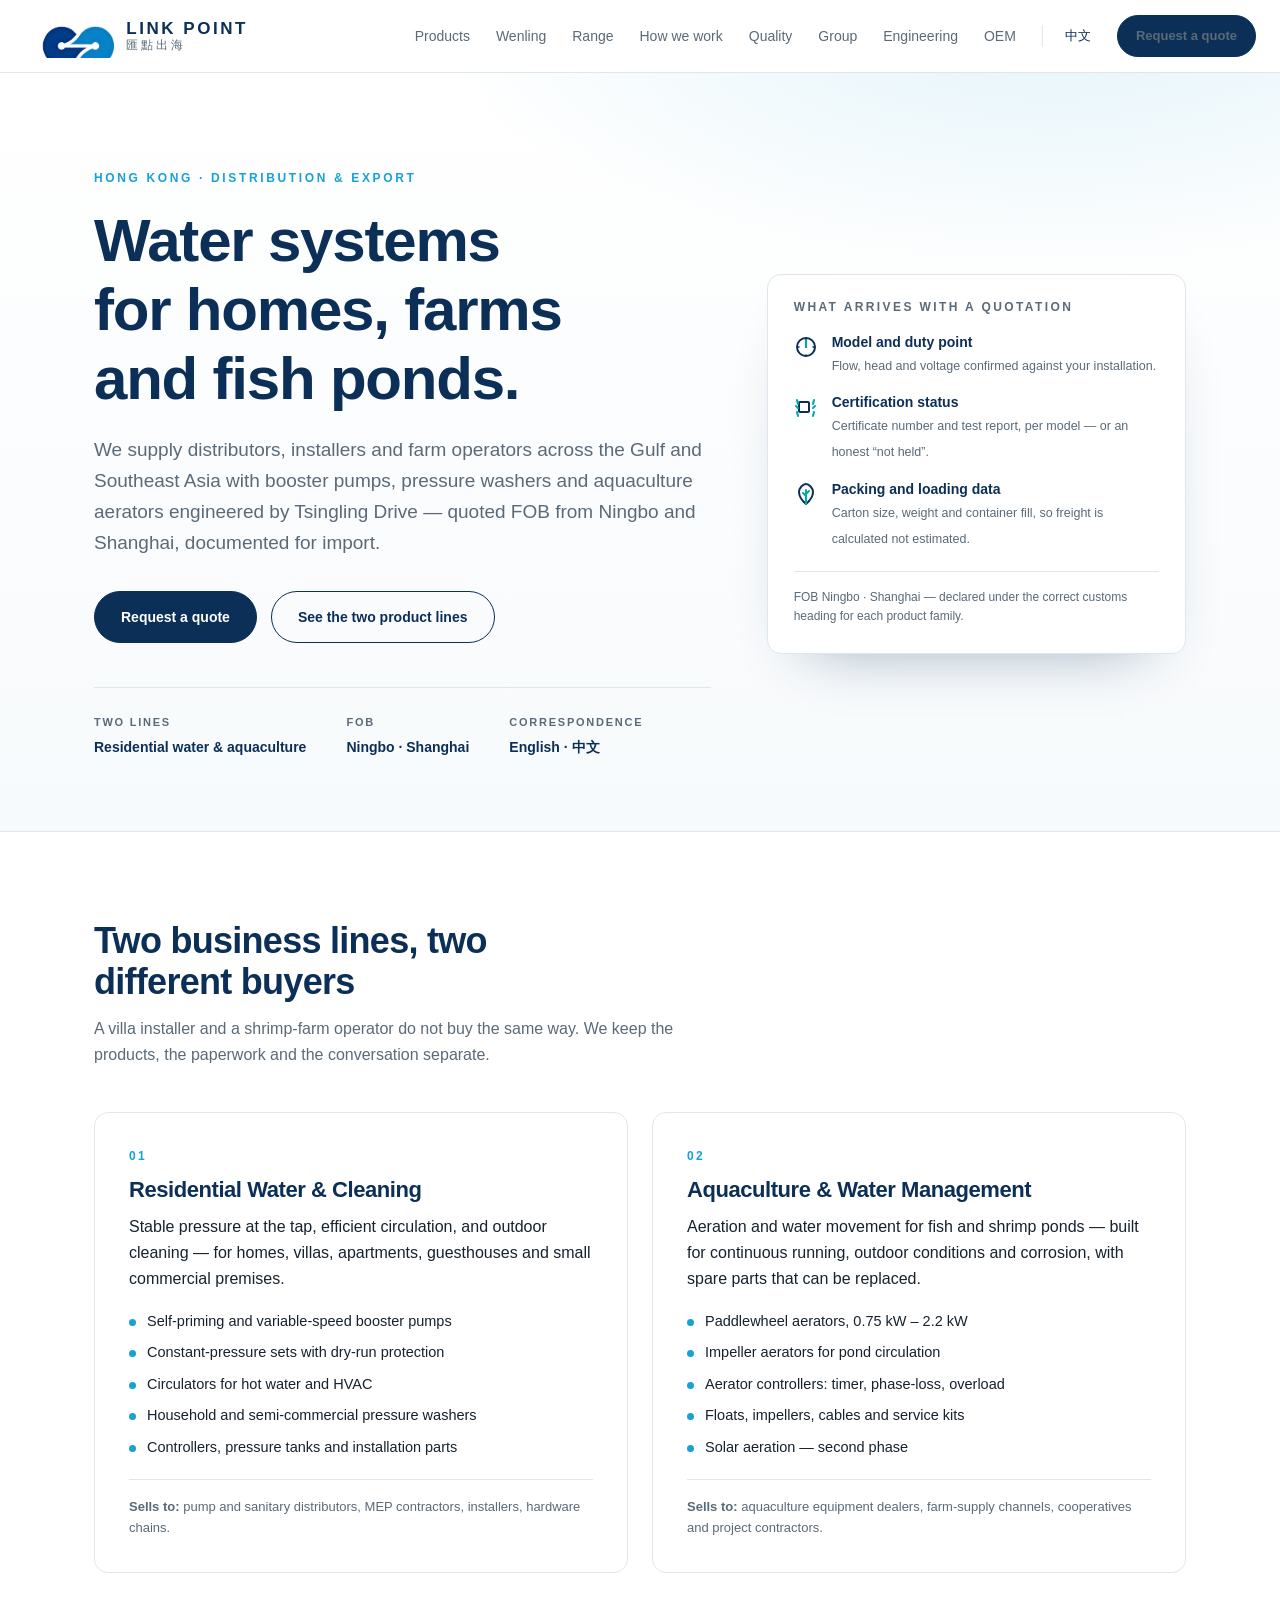
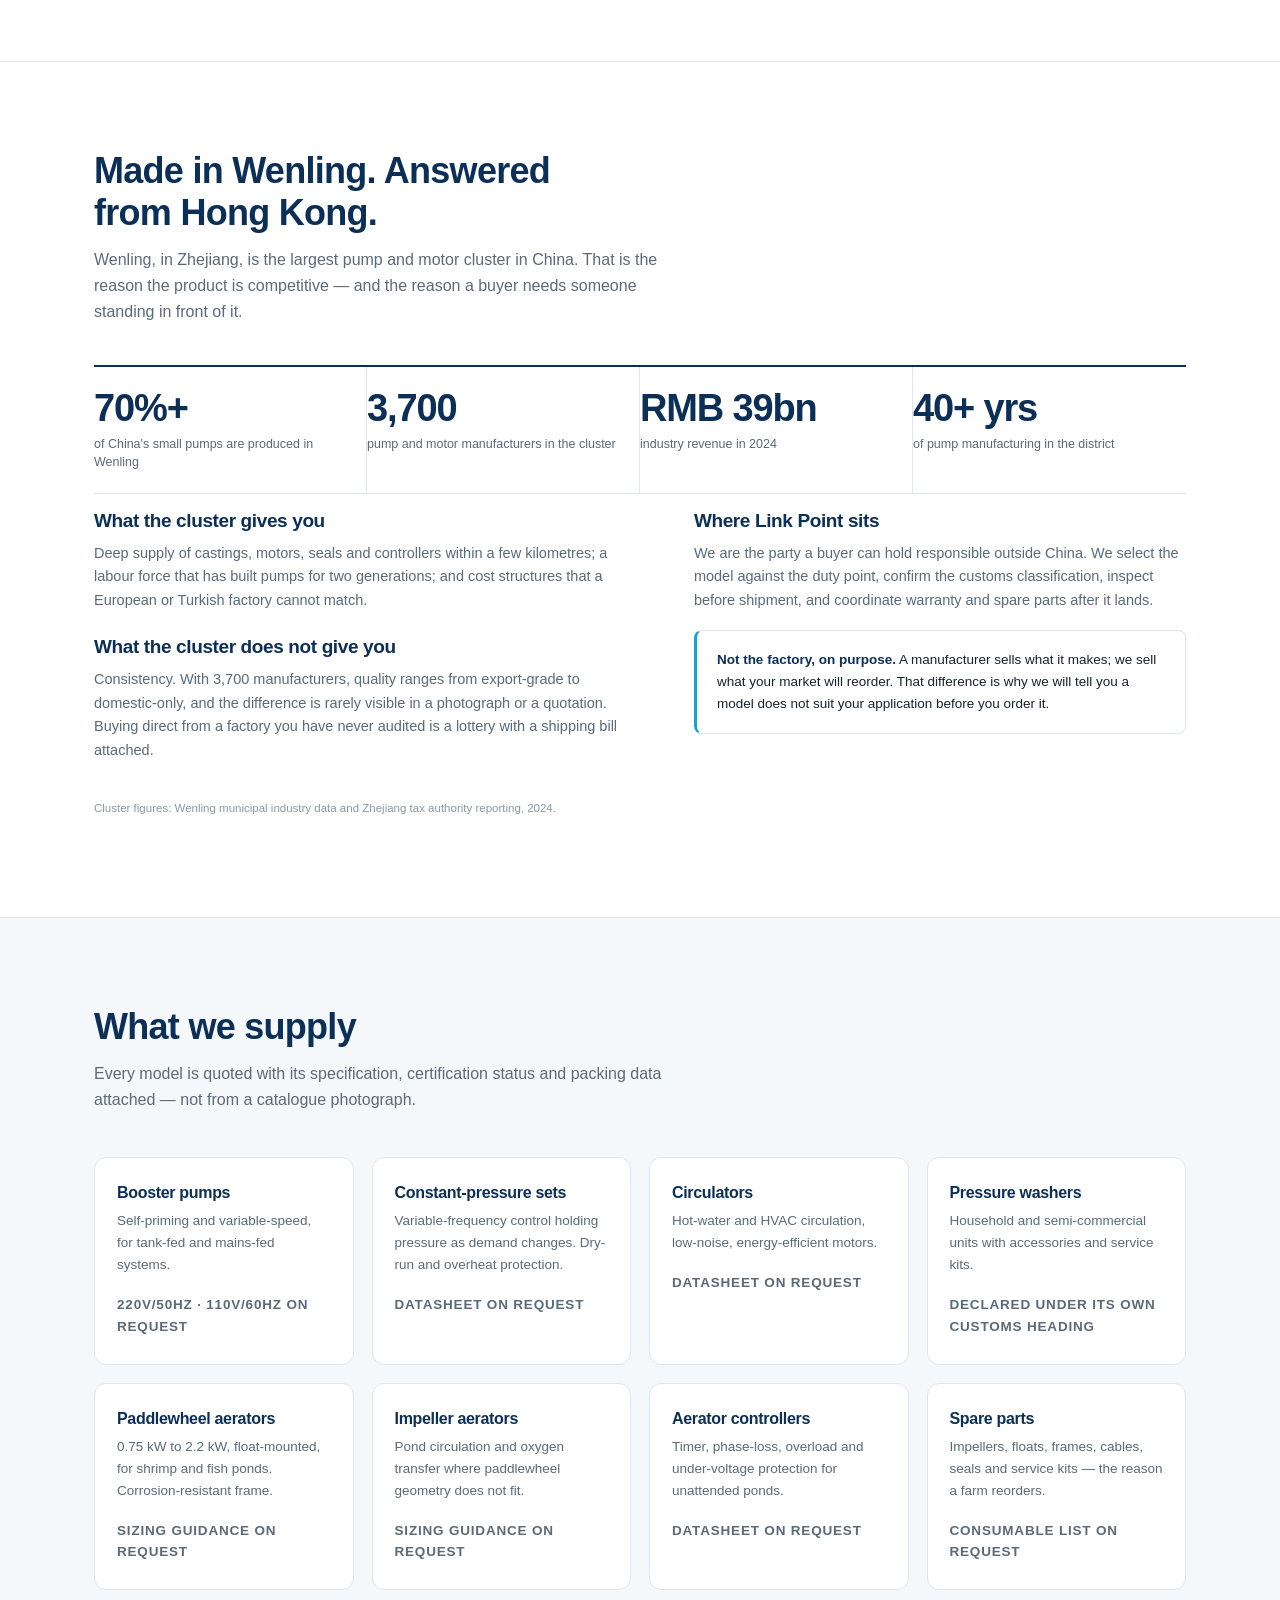
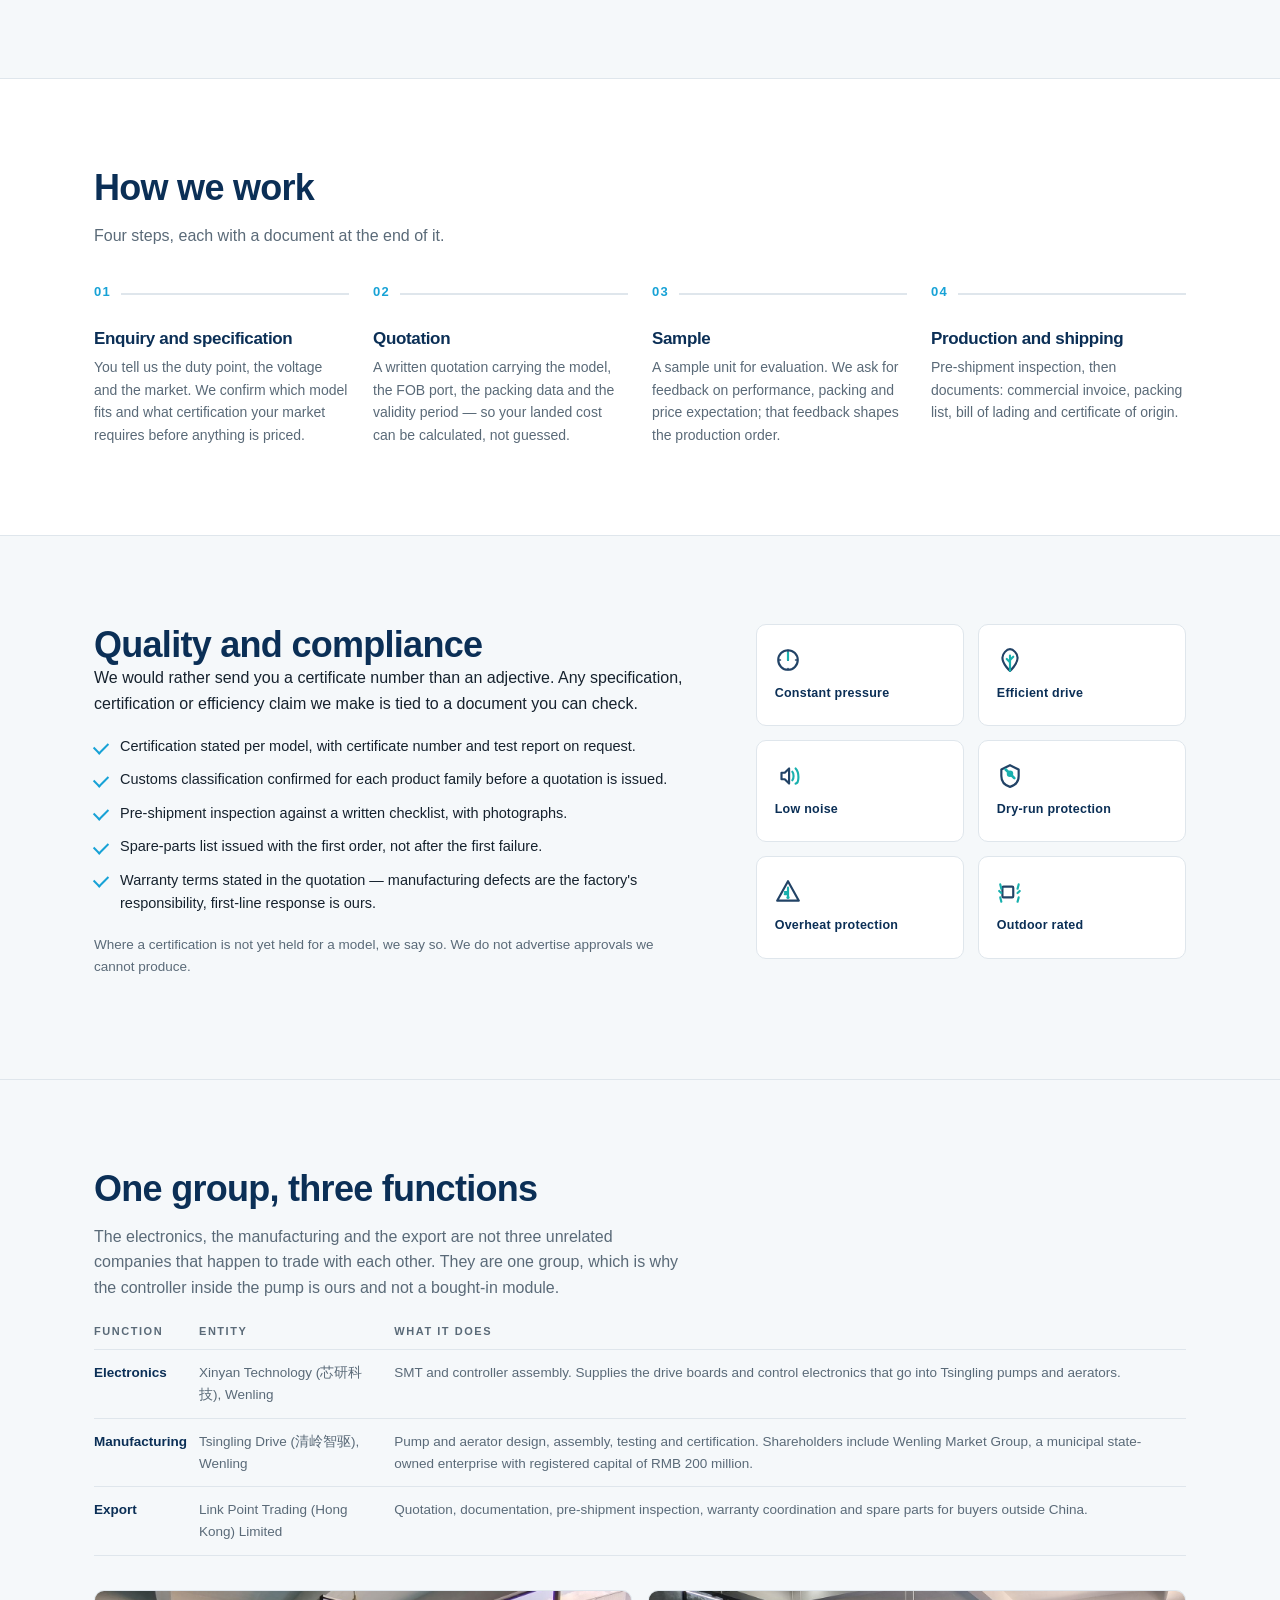
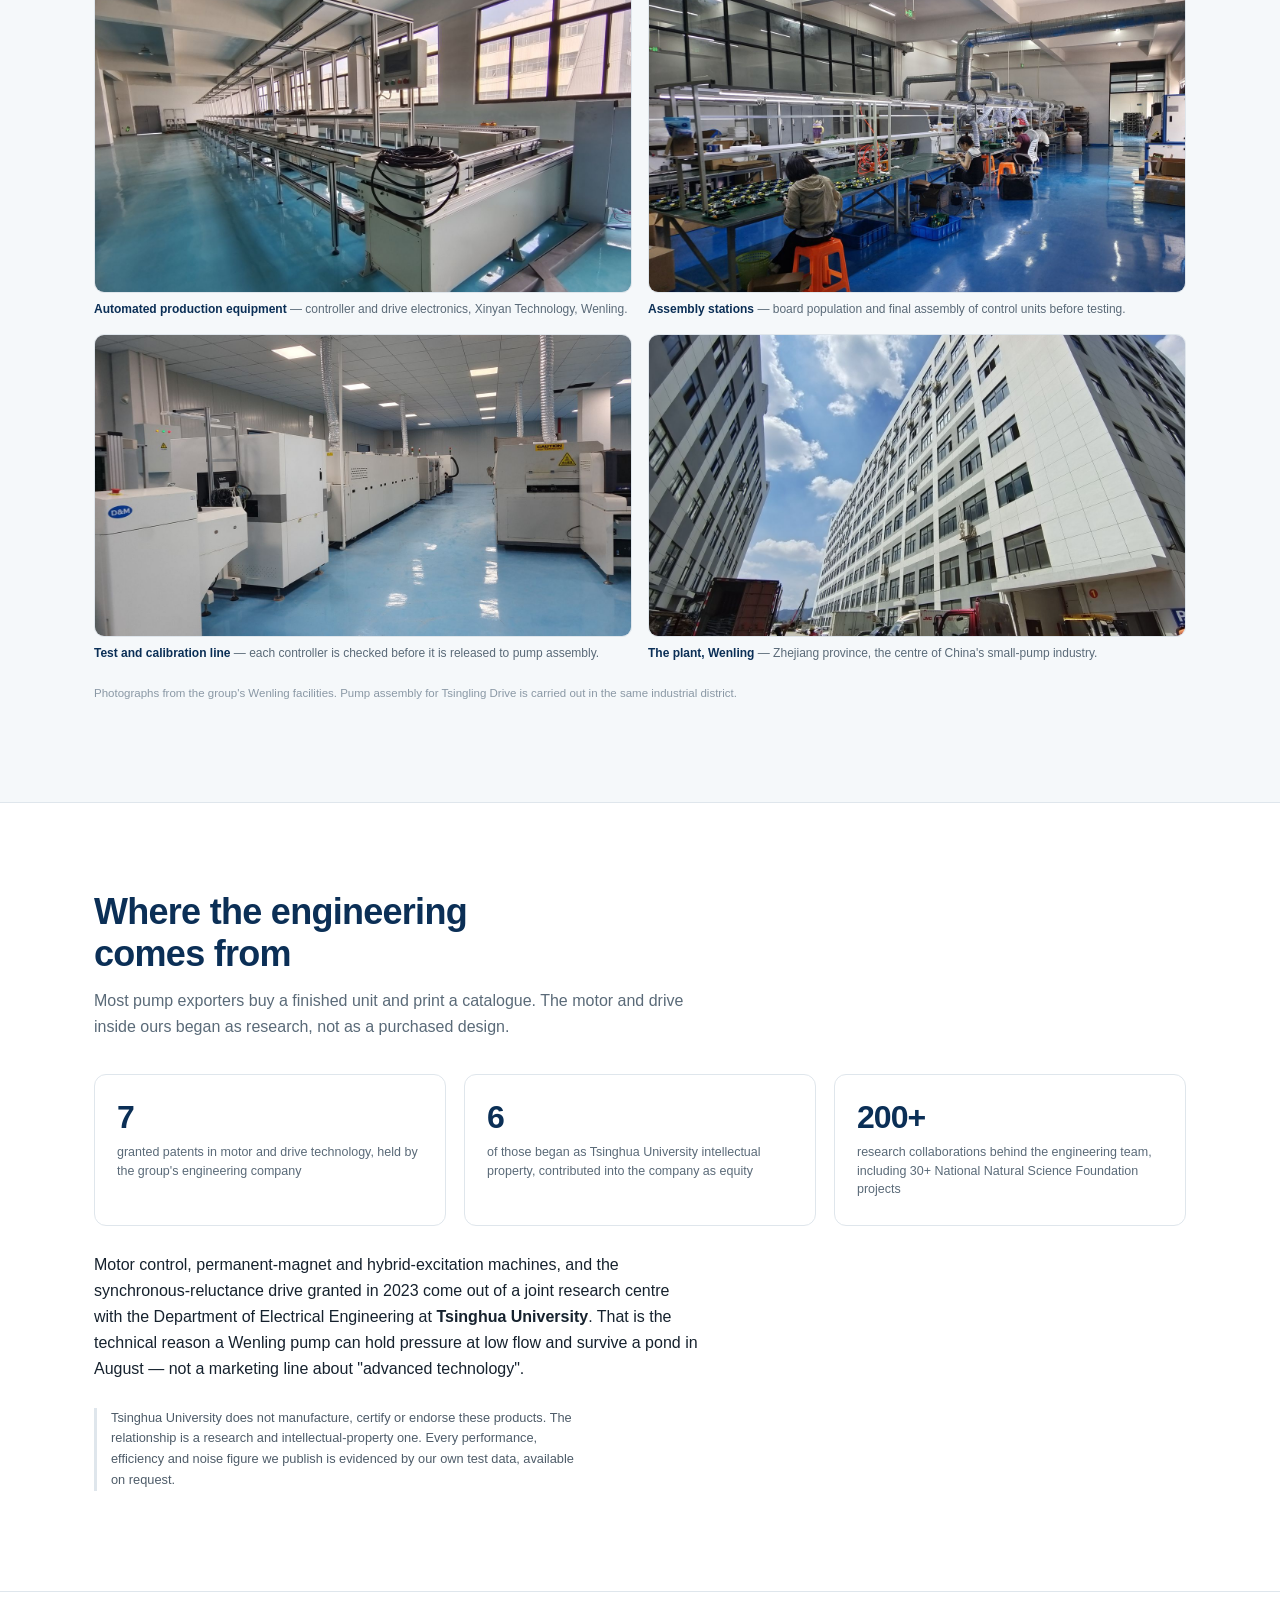
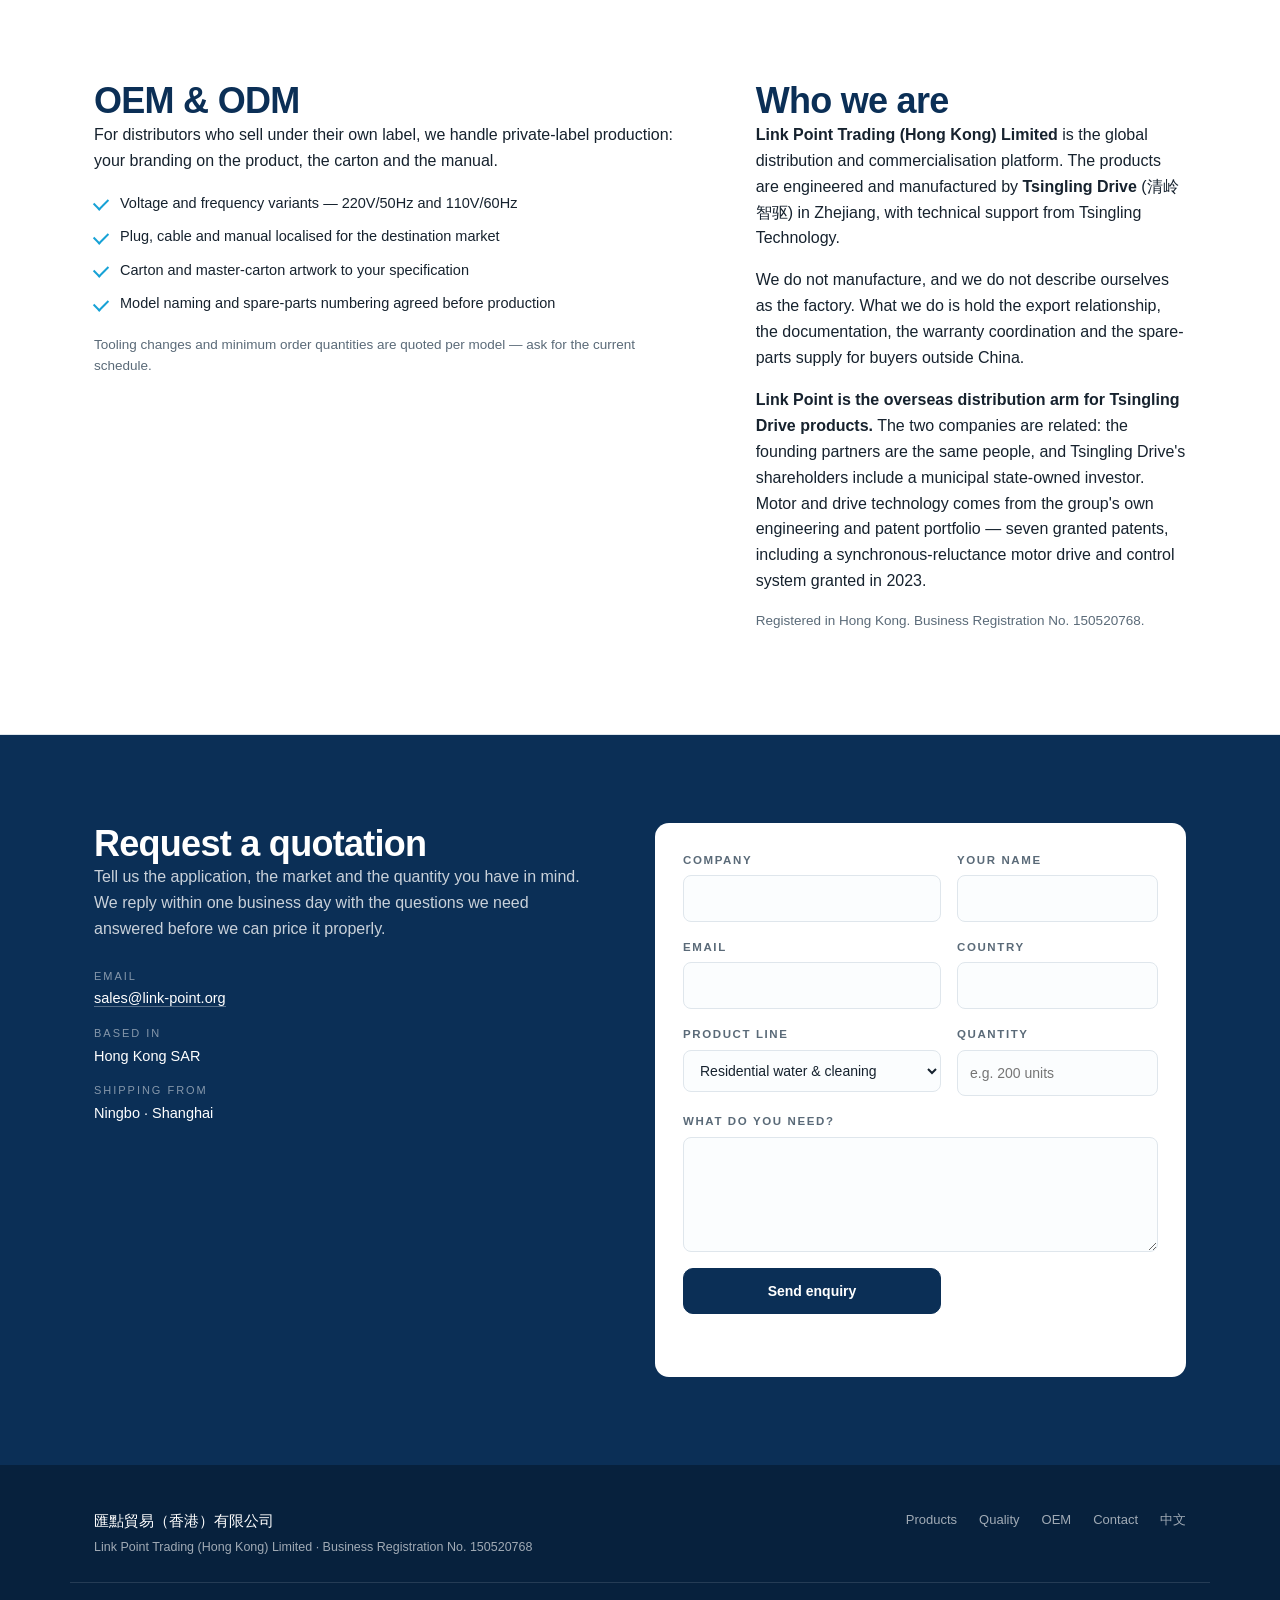
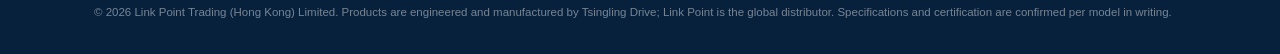
==== commit 4973f969: "Add engineering section: Tsinghua research collaboration, six equity-contributed patents, explicit n" ====
--- a/index.html
+++ b/index.html
@@ -22,6 +22,7 @@
     <a href="#process">How we work</a>
     <a href="#quality">Quality</a>
     <a href="#group">Group</a>
+    <a href="#engineering">Engineering</a>
     <a href="#oem">OEM</a>
     <a href="zh.html" class="lang">中文</a>
     <a href="#contact" class="btn btn-sm">Request a quote</a>
@@ -319,6 +320,33 @@
     </div>
   </section>
 
+  <section id="engineering" class="section">
+    <div class="wrap">
+      <h2 class="section-title">Where the engineering comes from</h2>
+      <p class="section-sub">Most pump exporters buy a finished unit and print a catalogue. The motor
+        and drive inside ours began as research, not as a purchased design.</p>
+
+      <div class="eng-grid">
+        <div class="eng-card"><b>7</b><span>granted patents in motor and drive technology, held by the
+          group's engineering company</span></div>
+        <div class="eng-card"><b>6</b><span>of those began as Tsinghua University intellectual
+          property, contributed into the company as equity</span></div>
+        <div class="eng-card"><b>200+</b><span>research collaborations behind the engineering team,
+          including 30+ National Natural Science Foundation projects</span></div>
+      </div>
+
+      <p>Motor control, permanent-magnet and hybrid-excitation machines, and the synchronous-reluctance
+        drive granted in 2023 come out of a joint research centre with the Department of Electrical
+        Engineering at <strong>Tsinghua University</strong>. That is the technical reason a Wenling
+        pump can hold pressure at low flow and survive a pond in August — not a marketing line about
+        "advanced technology".</p>
+
+      <p class="disclaim">Tsinghua University does not manufacture, certify or endorse these products.
+        The relationship is a research and intellectual-property one. Every performance, efficiency and
+        noise figure we publish is evidenced by our own test data, available on request.</p>
+    </div>
+  </section>
+
   <section id="oem" class="section">
     <div class="wrap two-col">
       <div>
--- a/assets/style.css
+++ b/assets/style.css
@@ -134,6 +134,15 @@
 .group-table td{padding:12px 12px 12px 0;border-bottom:1px solid var(--line);vertical-align:top;color:var(--muted)}
 .group-table td:first-child{color:var(--navy);font-weight:600;white-space:nowrap}
 
+/* ---------- engineering ---------- */
+.eng-grid{display:grid;grid-template-columns:repeat(3,1fr);gap:18px;margin:34px 0 26px}
+.eng-card{background:#fff;border:1px solid var(--line);border-radius:12px;padding:26px 22px}
+.eng-card b{display:block;font-size:32px;color:var(--navy);line-height:1;letter-spacing:-.03em}
+.eng-card span{display:block;font-size:12.5px;color:var(--muted);margin-top:10px;line-height:1.5}
+.disclaim{font-size:12.8px;color:#4E5C69;border-left:3px solid var(--line);padding-left:14px;
+  margin-top:26px;max-width:68ch}
+#engineering p{max-width:68ch}
+
 /* ---------- range ---------- */
 .range-grid{display:grid;grid-template-columns:repeat(4,1fr);gap:18px;margin-top:44px}
 .range-card{
@@ -233,6 +242,7 @@
 }
 @media (max-width:720px){
   .plant-grid{grid-template-columns:1fr}
+  .eng-grid{grid-template-columns:1fr}
   .group-table th:nth-child(3),.group-table td:nth-child(3){display:none}
   .nav{
     position:absolute;top:100%;left:0;right:0;background:#fff;border-bottom:1px solid var(--line);
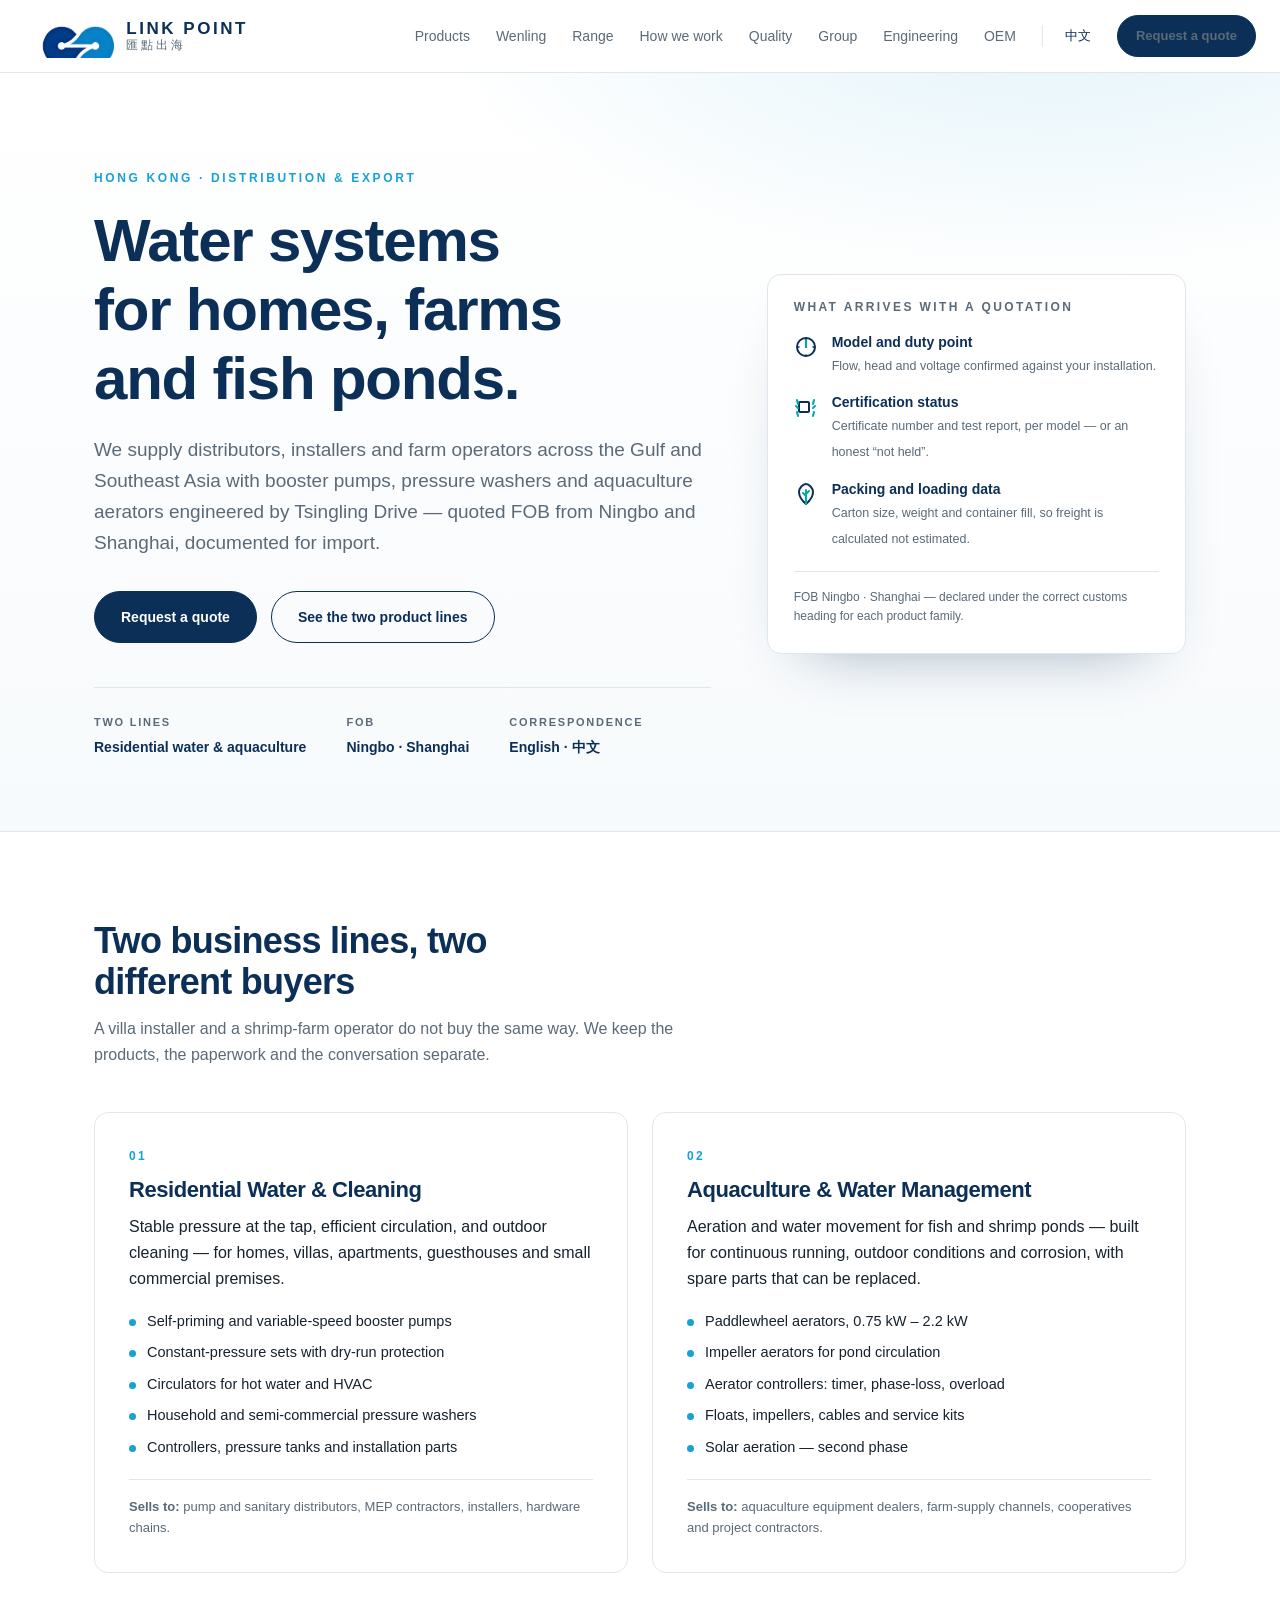
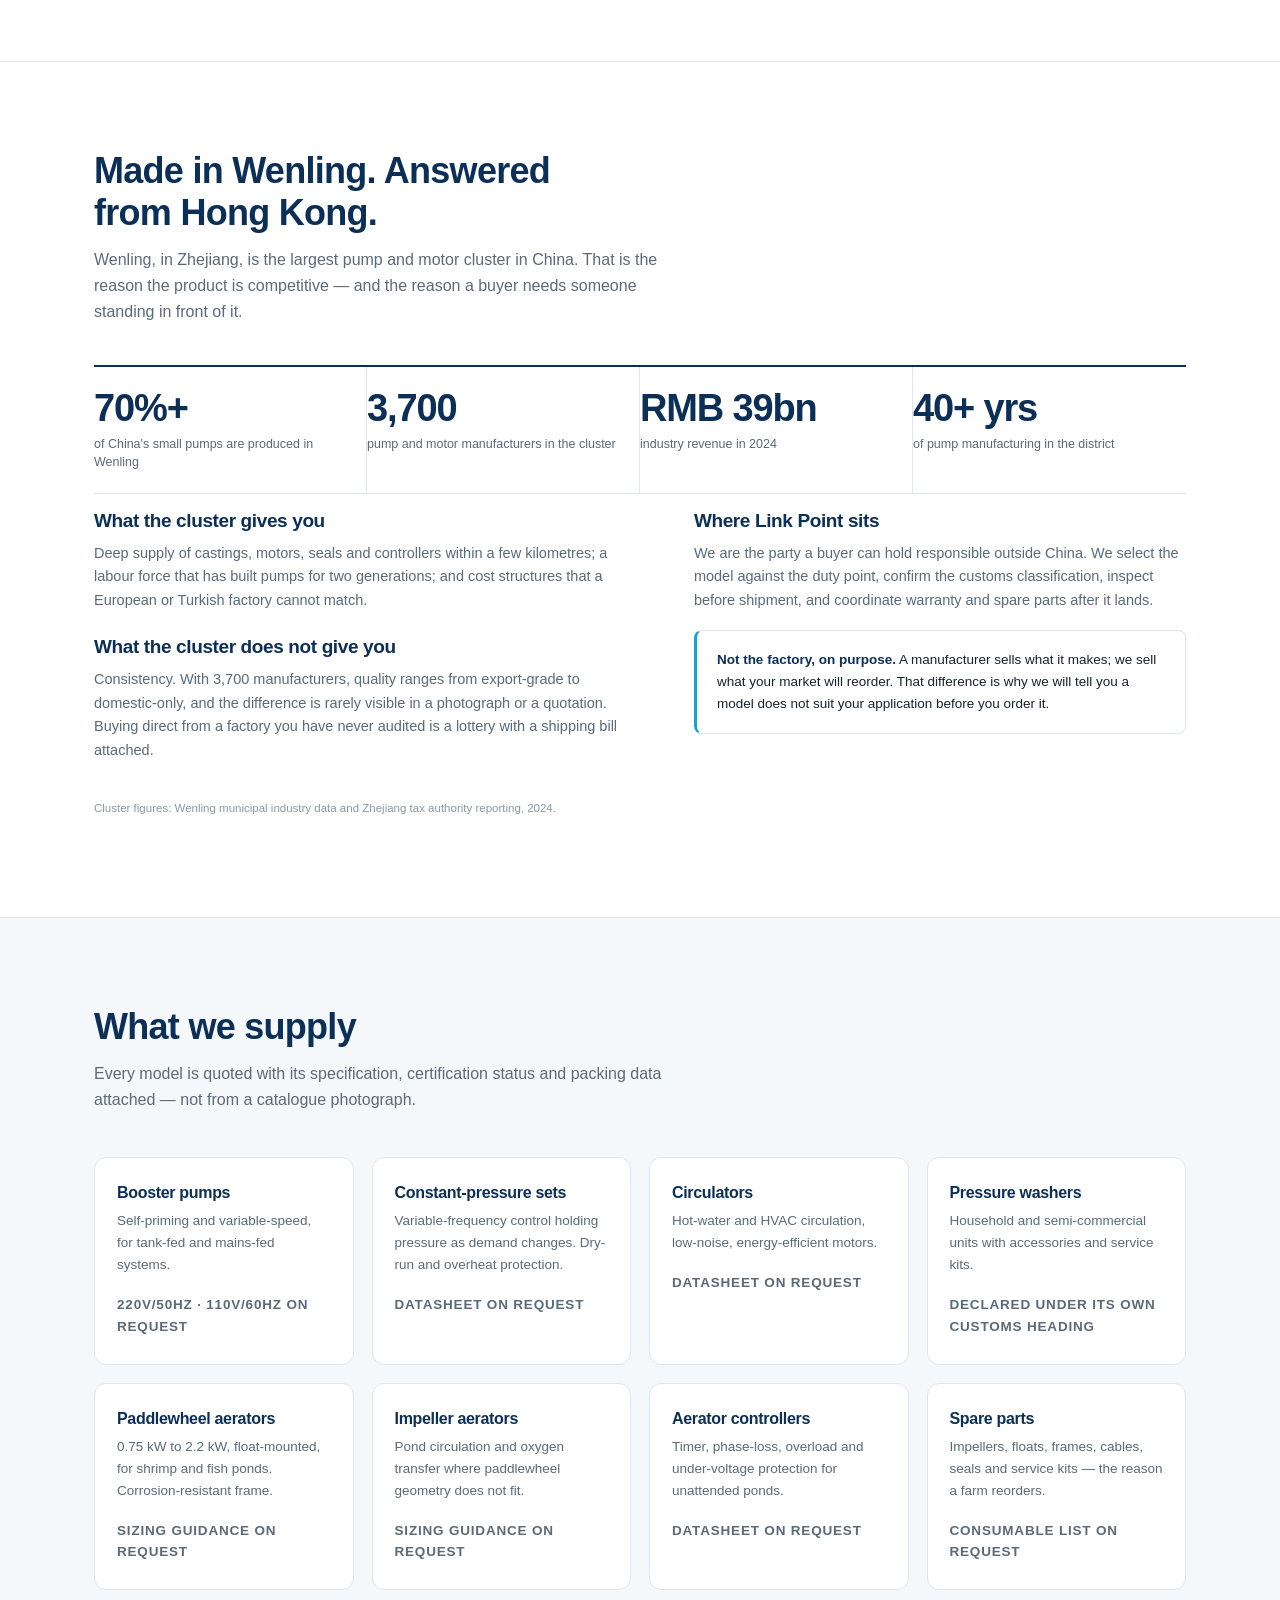
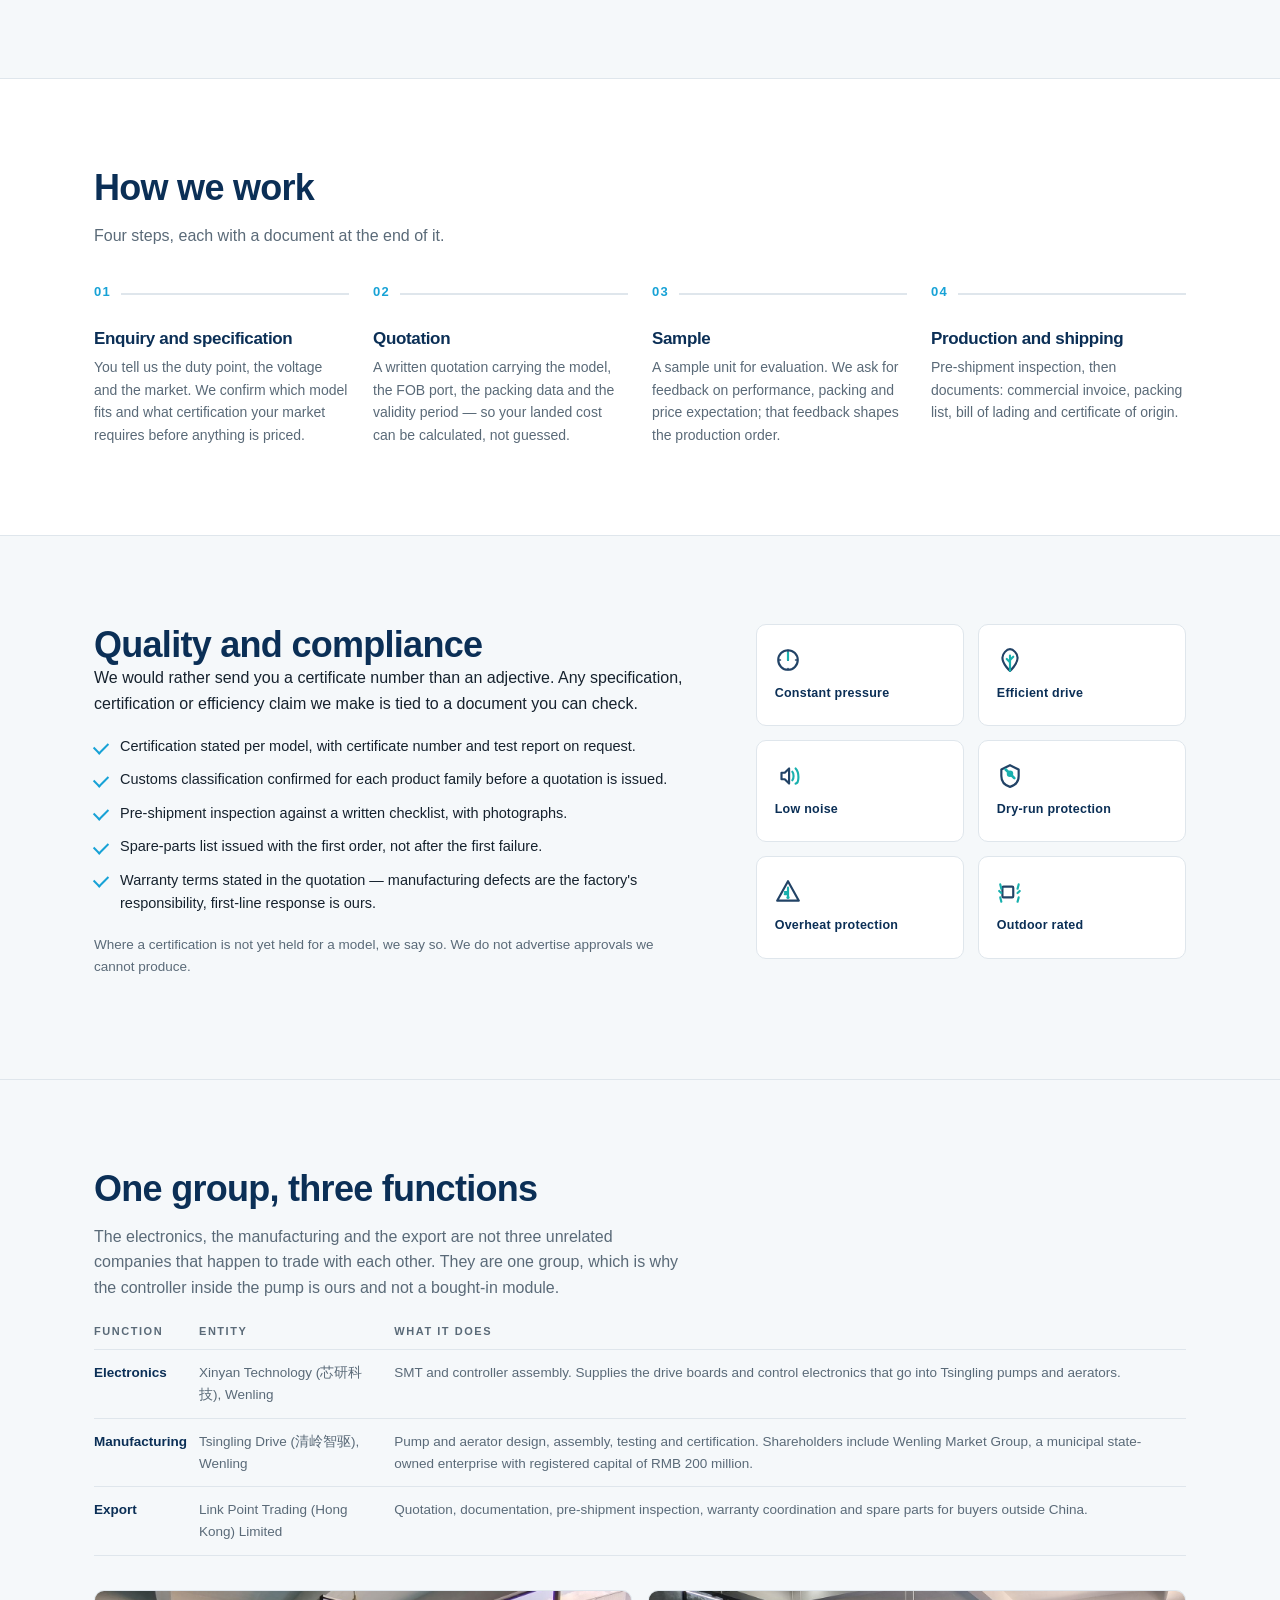
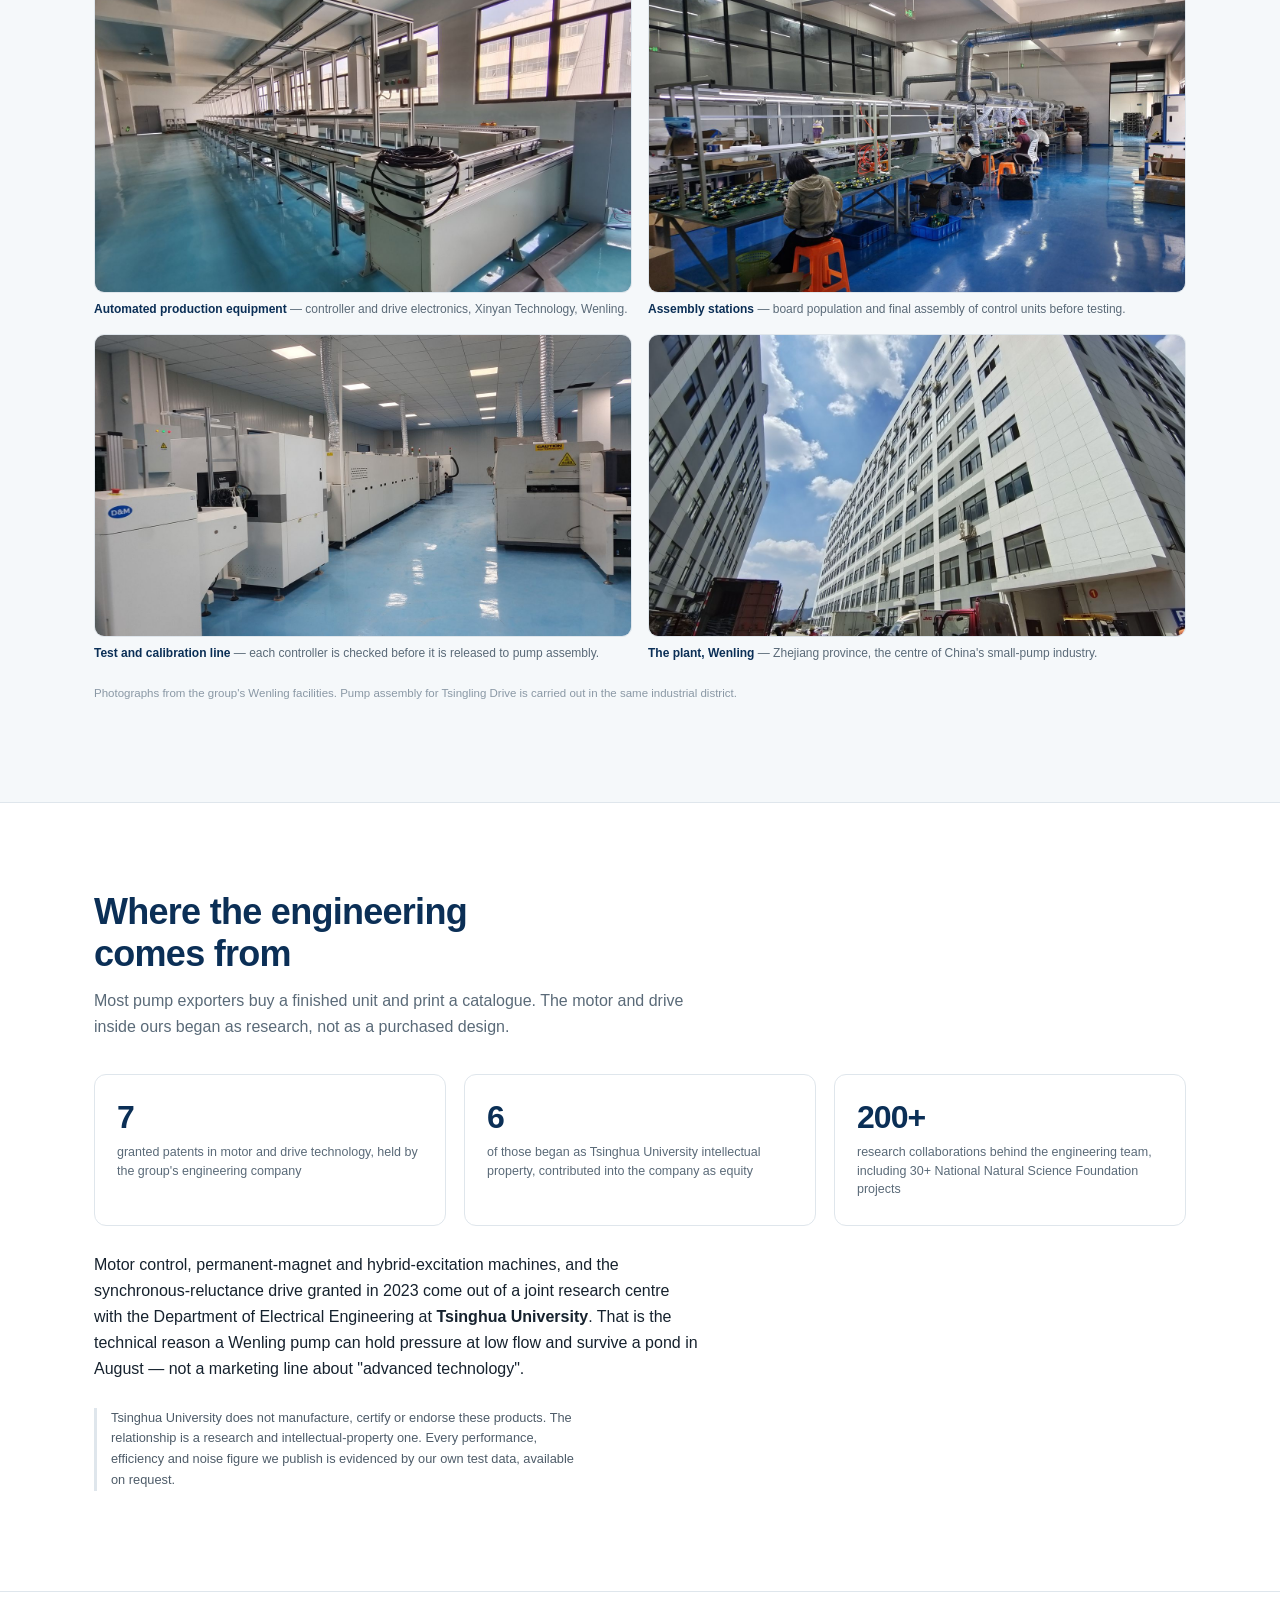
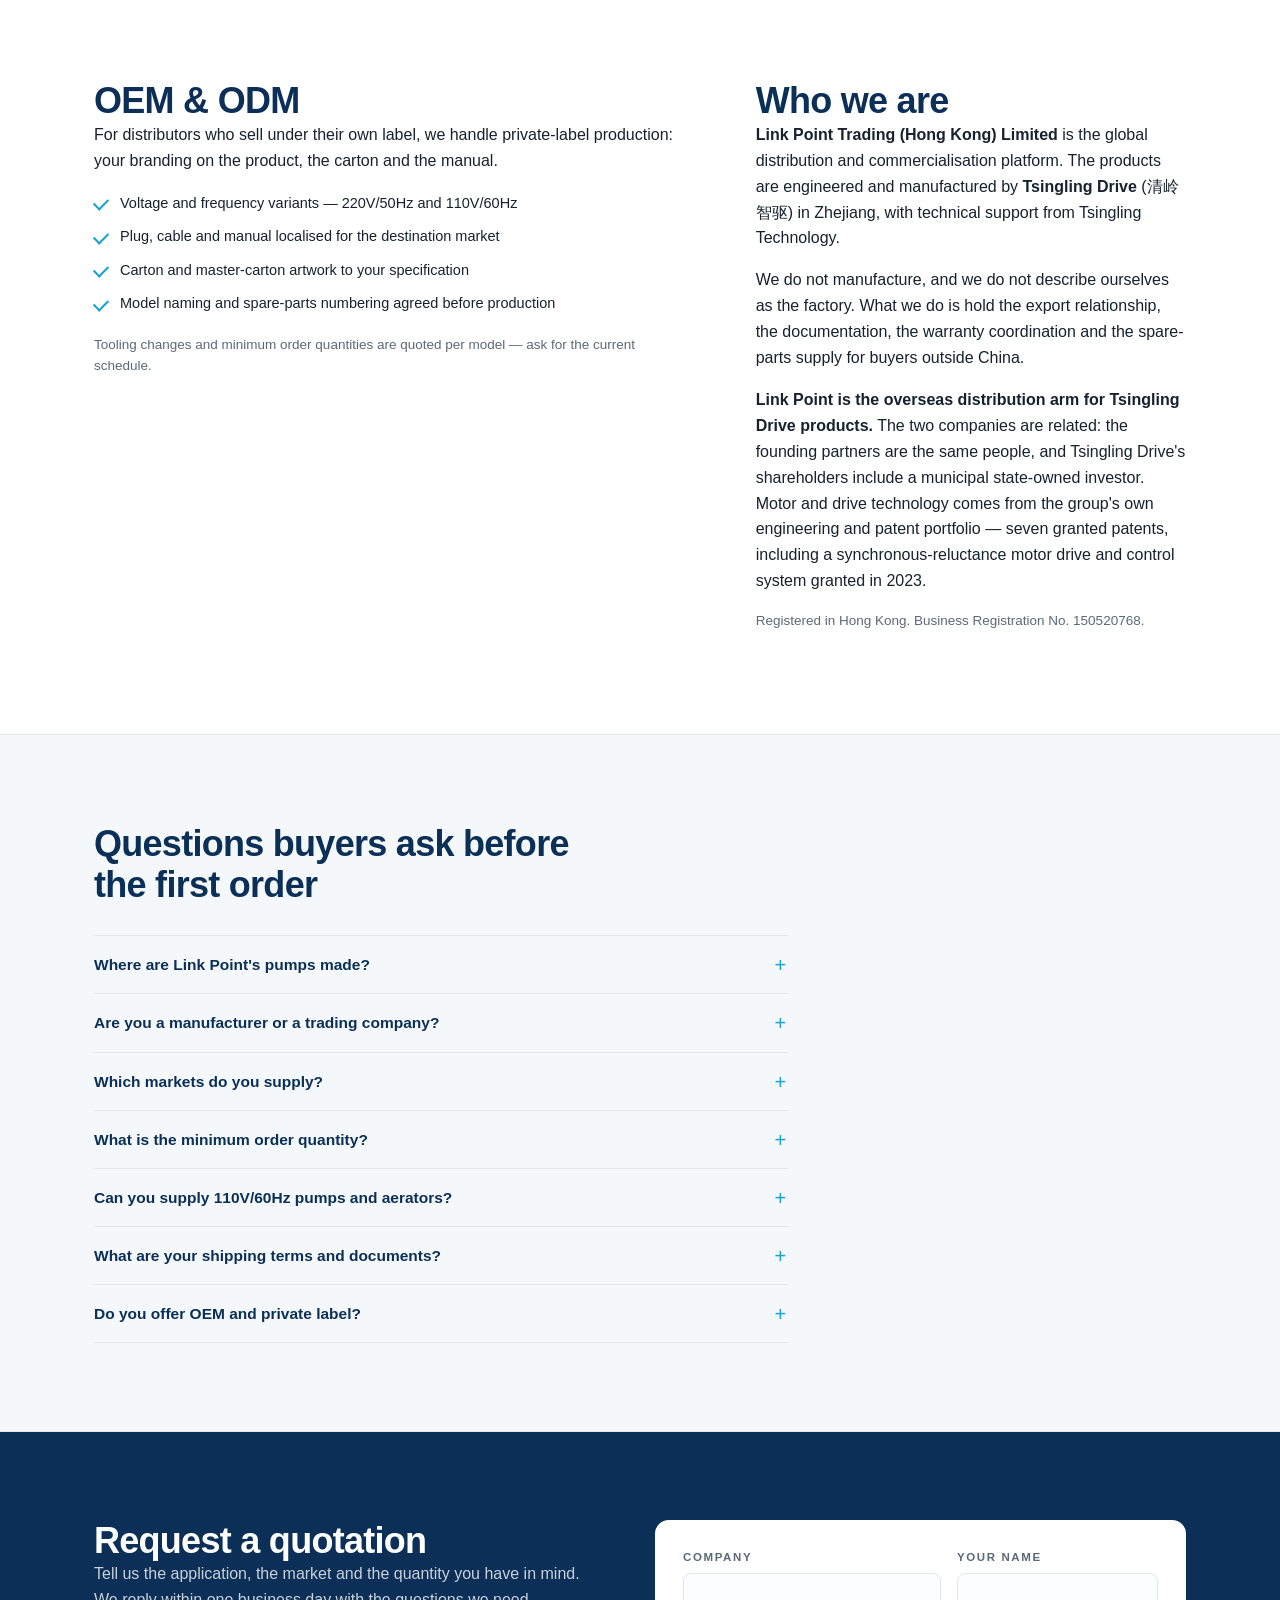
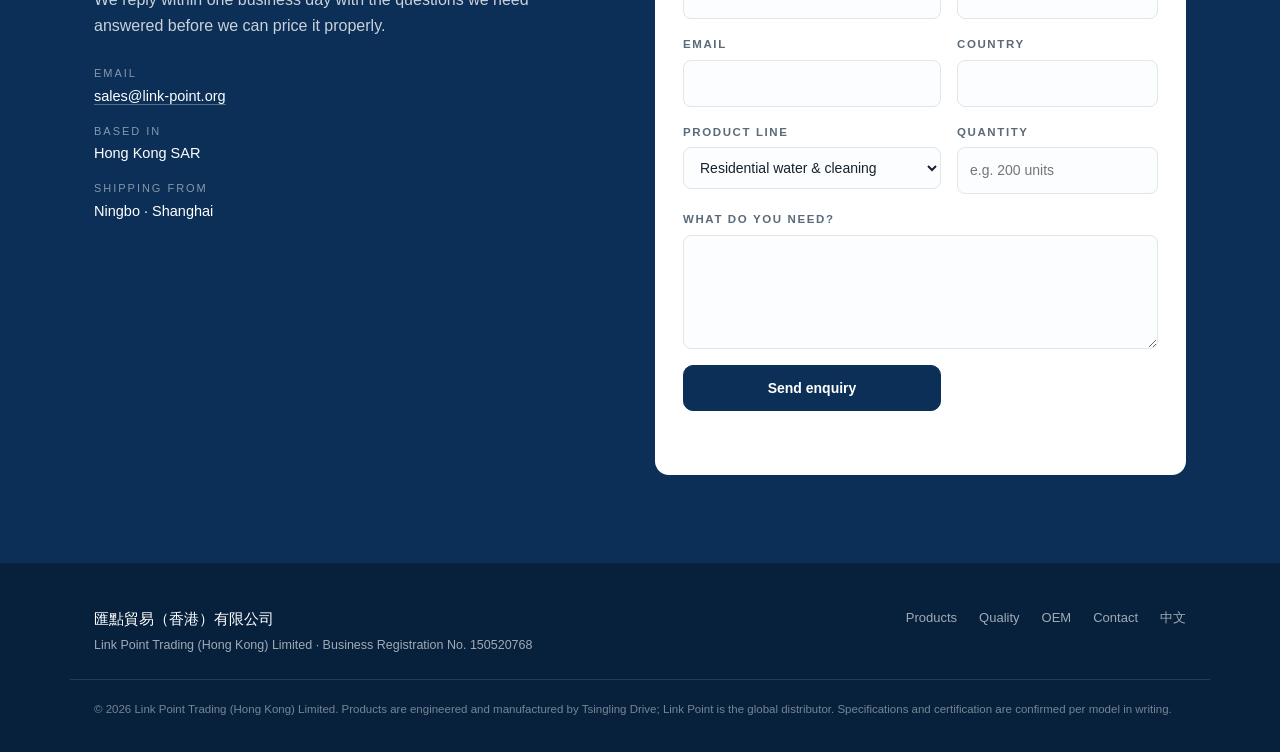
==== commit 6de4dcc1: "SEO: keyword titles, canonical + hreflang, Organization/WebSite/FAQPage schema, visible FAQ, sitemap" ====
--- a/index.html
+++ b/index.html
@@ -3,10 +3,120 @@
 <head>
 <meta charset="utf-8">
 <meta name="viewport" content="width=device-width, initial-scale=1">
-<title>Link Point — Water systems for homes, farms and fish ponds</title>
-<meta name="description" content="Link Point Trading (Hong Kong) Limited distributes Tsingling Drive booster pumps, pressure washers and aquaculture aerators to distributors and farm operators across the Gulf and Southeast Asia.">
+<title>Link Point | Pumps &amp; Aerators — Hong Kong Exporter</title>
+<meta name="description" content="Link Point Trading (Hong Kong) exports Wenling-made booster pumps, pressure washers and aquaculture aerators to distributors in the Gulf and Southeast Asia. FOB Ningbo and Shanghai, full export documentation.">
+<link rel="canonical" href="https://link-point.org/">
+<link rel="alternate" hreflang="en" href="https://link-point.org/">
+<link rel="alternate" hreflang="zh-Hans" href="https://link-point.org/zh.html">
+<link rel="alternate" hreflang="x-default" href="https://link-point.org/">
+<meta name="robots" content="index, follow, max-image-preview:large">
+<meta property="og:type" content="website">
+<meta property="og:site_name" content="Link Point">
+<meta property="og:title" content="Link Point | Pumps &amp; Aerators — Hong Kong Exporter">
+<meta property="og:description" content="Wenling-made booster pumps, pressure washers and aquaculture aerators, exported from Hong Kong with full documentation. FOB Ningbo and Shanghai.">
+<meta property="og:url" content="https://link-point.org/">
+<meta property="og:image" content="https://link-point.org/assets/plant/building.jpg">
+<meta property="og:locale" content="en">
+<meta property="og:locale:alternate" content="zh_CN">
+<meta name="twitter:card" content="summary_large_image">
+<meta name="keywords" content="Link Point, Link Point Trading Hong Kong, pump exporter Hong Kong, Wenling pumps, submersible pump supplier, booster pump distributor, aquaculture aerator supplier, paddlewheel aerator, pressure washer exporter">
 <link rel="icon" href="assets/favicon.png">
 <link rel="stylesheet" href="assets/style.css">
+<script type="application/ld+json">
+{
+  "@context": "https://schema.org",
+  "@type": "Organization",
+  "name": "Link Point Trading (Hong Kong) Limited",
+  "alternateName": ["Link Point", "匯點貿易（香港）有限公司", "汇点出海"],
+  "url": "https://link-point.org/",
+  "logo": "https://link-point.org/assets/mark.png",
+  "email": "sales@link-point.org",
+  "description": "Hong Kong exporter and distributor of Wenling-made booster pumps, pressure washers and aquaculture aerators for buyers in the Gulf and Southeast Asia.",
+  "foundingDate": "2026-06-29",
+  "identifier": "Business Registration 150520768",
+  "address": {"@type": "PostalAddress", "addressCountry": "HK", "addressLocality": "Hong Kong"},
+  "areaServed": ["AE", "SA", "ID", "VN", "TH", "PH", "IN", "EC", "BR"],
+  "knowsAbout": ["booster pumps", "constant pressure pumps", "circulator pumps", "pressure washers", "paddlewheel aerators", "impeller aerators", "aquaculture aeration"],
+  "brand": {"@type": "Brand", "name": "Tsingling Drive"},
+  "parentOrganization": {"@type": "Organization", "name": "Tsingling Drive (清岭智驱)"}
+}
+</script>
+<script type="application/ld+json">
+{
+  "@context": "https://schema.org",
+  "@type": "WebSite",
+  "name": "Link Point",
+  "url": "https://link-point.org/",
+  "inLanguage": ["en", "zh-Hans"],
+  "publisher": {"@type": "Organization", "name": "Link Point Trading (Hong Kong) Limited"}
+}
+</script>
+<script type="application/ld+json">
+{
+  "@context": "https://schema.org",
+  "@type": "FAQPage",
+  "inLanguage": "en",
+  "url": "https://link-point.org/",
+  "mainEntity": [
+    {
+      "@type": "Question",
+      "name": "Where are Link Point's pumps made?",
+      "acceptedAnswer": {
+        "@type": "Answer",
+        "text": "In Wenling, Zhejiang — the largest pump and motor cluster in China, which produces over 70% of the country's small pumps. Our manufacturer is Tsingling Drive (清岭智驱), whose drive electronics come from the group's own SMT plant in the same district."
+      }
+    },
+    {
+      "@type": "Question",
+      "name": "Are you a manufacturer or a trading company?",
+      "acceptedAnswer": {
+        "@type": "Answer",
+        "text": "We are the exporter and distributor, based in Hong Kong. We do not manufacture. That matters: a factory sells what it makes, we sell what your market will reorder — and we will tell you when a model does not suit your application."
+      }
+    },
+    {
+      "@type": "Question",
+      "name": "Which markets do you supply?",
+      "acceptedAnswer": {
+        "@type": "Answer",
+        "text": "First phase: the United Arab Emirates, Saudi Arabia, Indonesia and Vietnam, with Thailand, the Philippines and India next. The European Union, United States and Australia follow once the certification for each model family is in place."
+      }
+    },
+    {
+      "@type": "Question",
+      "name": "What is the minimum order quantity?",
+      "acceptedAnswer": {
+        "@type": "Answer",
+        "text": "It depends on the model — pumps and aerators carry different minimums, and mixed-model orders are possible subject to the factory schedule. The MOQ is stated on every quotation rather than in a general policy, because it changes with the size and voltage of the unit."
+      }
+    },
+    {
+      "@type": "Question",
+      "name": "Can you supply 110V/60Hz pumps and aerators?",
+      "acceptedAnswer": {
+        "@type": "Answer",
+        "text": "Yes, on request. 60Hz variants are needed for the Philippines and parts of the Americas; the tooling exists, and the voltage and frequency are confirmed per model before the order is placed."
+      }
+    },
+    {
+      "@type": "Question",
+      "name": "What are your shipping terms and documents?",
+      "acceptedAnswer": {
+        "@type": "Answer",
+        "text": "FOB Ningbo or Shanghai by default, CIF on request. Every shipment is documented with a commercial invoice, packing list, bill of lading and certificate of origin, and the goods are declared under the correct customs heading for the product family."
+      }
+    },
+    {
+      "@type": "Question",
+      "name": "Do you offer OEM and private label?",
+      "acceptedAnswer": {
+        "@type": "Answer",
+        "text": "Yes — your branding on the product, the carton and the manual, with plug, cable and manual localised for the destination market. Tooling changes and minimum quantities are quoted per model."
+      }
+    }
+  ]
+}
+</script>
 </head>
 <body>
 
@@ -381,6 +491,21 @@
     </div>
   </section>
 
+  <section id="faq" class="section section-alt">
+    <div class="wrap">
+      <h2 class="section-title">Questions buyers ask before the first order</h2>
+      <div class="faq">
+        <details><summary>Where are Link Point's pumps made?</summary><p>In Wenling, Zhejiang — the largest pump and motor cluster in China, which produces over 70% of the country's small pumps. Our manufacturer is Tsingling Drive (清岭智驱), whose drive electronics come from the group's own SMT plant in the same district.</p></details>
+        <details><summary>Are you a manufacturer or a trading company?</summary><p>We are the exporter and distributor, based in Hong Kong. We do not manufacture. That matters: a factory sells what it makes, we sell what your market will reorder — and we will tell you when a model does not suit your application.</p></details>
+        <details><summary>Which markets do you supply?</summary><p>First phase: the United Arab Emirates, Saudi Arabia, Indonesia and Vietnam, with Thailand, the Philippines and India next. The European Union, United States and Australia follow once the certification for each model family is in place.</p></details>
+        <details><summary>What is the minimum order quantity?</summary><p>It depends on the model — pumps and aerators carry different minimums, and mixed-model orders are possible subject to the factory schedule. The MOQ is stated on every quotation rather than in a general policy, because it changes with the size and voltage of the unit.</p></details>
+        <details><summary>Can you supply 110V/60Hz pumps and aerators?</summary><p>Yes, on request. 60Hz variants are needed for the Philippines and parts of the Americas; the tooling exists, and the voltage and frequency are confirmed per model before the order is placed.</p></details>
+        <details><summary>What are your shipping terms and documents?</summary><p>FOB Ningbo or Shanghai by default, CIF on request. Every shipment is documented with a commercial invoice, packing list, bill of lading and certificate of origin, and the goods are declared under the correct customs heading for the product family.</p></details>
+        <details><summary>Do you offer OEM and private label?</summary><p>Yes — your branding on the product, the carton and the manual, with plug, cable and manual localised for the destination market. Tooling changes and minimum quantities are quoted per model.</p></details>
+      </div>
+    </div>
+  </section>
+
   <section id="contact" class="section section-dark">
     <div class="wrap two-col">
       <div>
--- a/assets/style.css
+++ b/assets/style.css
@@ -120,6 +120,18 @@
   border-radius:8px;padding:18px 20px;font-size:13.5px;color:var(--ink);margin-top:18px}
 .origin .pill-note strong{color:var(--navy)}
 .source-note{font-size:11.5px;color:#8A98A5;margin-top:22px}
+
+/* ---------- FAQ ---------- */
+.faq{max-width:78ch;margin-top:30px}
+.faq details{border-bottom:1px solid var(--line);padding:16px 0}
+.faq details:first-child{border-top:1px solid var(--line)}
+.faq summary{cursor:pointer;font-size:15.5px;font-weight:600;color:var(--navy);
+  list-style:none;position:relative;padding-right:30px}
+.faq summary::-webkit-details-marker{display:none}
+.faq summary::after{content:"+";position:absolute;right:2px;top:-3px;font-size:20px;
+  color:var(--cyan);font-weight:400}
+.faq details[open] summary::after{content:"\2013"}
+.faq p{font-size:14px;color:var(--muted);margin:12px 0 2px;max-width:72ch}
 
 /* ---------- plant gallery ---------- */
 .plant-grid{display:grid;grid-template-columns:1fr 1fr;gap:16px;margin-top:34px}
